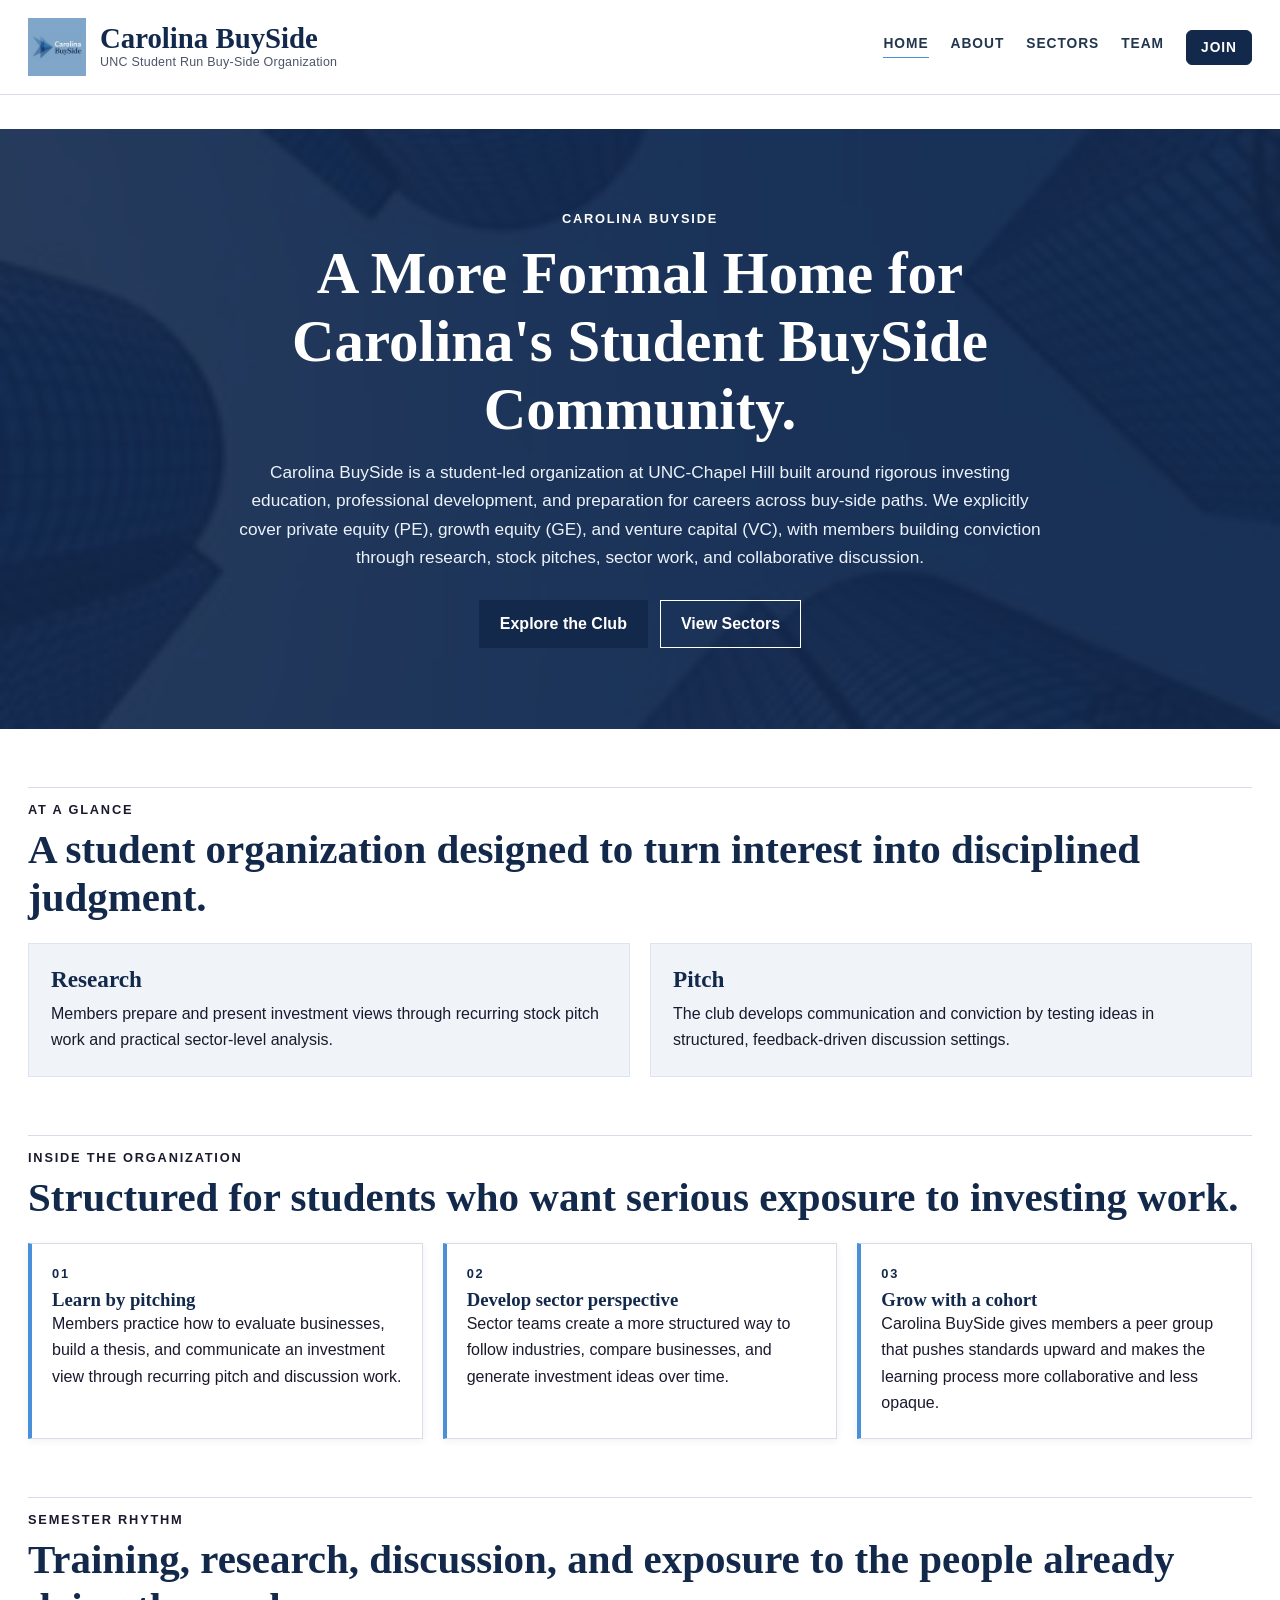
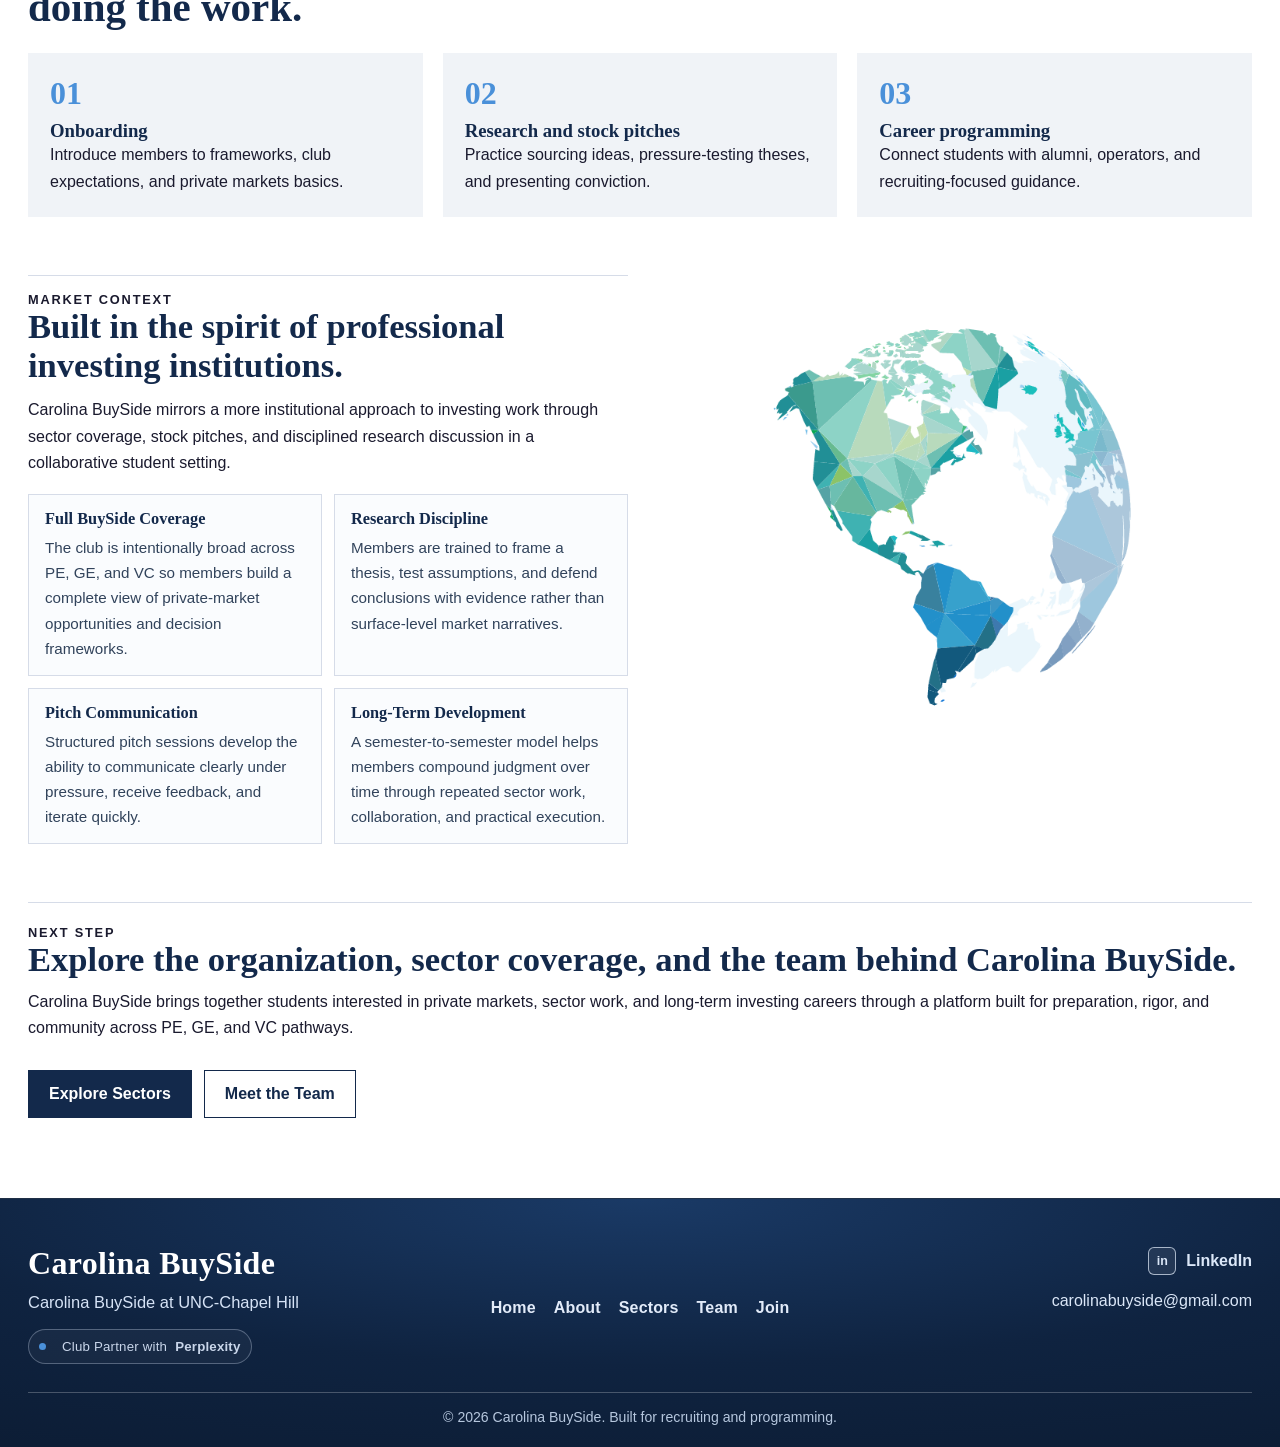
==== index.html @ ab361bd7 "Initial Carolina BuySide website" ====
<!DOCTYPE html>
<html lang="en">
  <head>
    <meta charset="UTF-8" />
    <meta name="viewport" content="width=device-width, initial-scale=1.0" />
    <title>Carolina BuySide | Home</title>
    <meta
      name="description"
      content="Carolina BuySide is a student organization at UNC focused on private equity, venture capital, investing judgment, and career preparation."
    />
    <style>
      :root {
        --navy: #13294b;
        --accent: #4a90d9;
        --slate: #f0f3f7;
        --white: #ffffff;
        --text: #1a1a2e;
        --muted: #4b5568;
        --line: #d6dce8;
      }

      * {
        box-sizing: border-box;
      }

      body {
        margin: 0;
        color: var(--text);
        font-family: "Helvetica Neue", Arial, sans-serif;
        background: var(--white);
      }

      h1,
      h2,
      h3 {
        margin: 0;
        font-family: Georgia, serif;
        color: var(--navy);
      }

      p {
        margin: 0;
        line-height: 1.65;
      }

      a {
        color: inherit;
        text-decoration: none;
      }

      .container {
        width: min(1440px, calc(100% - 56px));
        margin: 0 auto;
      }

      .site-header {
        border-bottom: 1px solid var(--line);
        background: var(--white);
        position: sticky;
        top: 0;
        z-index: 10;
      }

      .header-inner {
        min-height: 94px;
        display: flex;
        align-items: center;
        justify-content: space-between;
        gap: 24px;
      }

      .brand {
        display: flex;
        align-items: center;
        gap: 14px;
      }

      .brand img {
        width: 58px;
        height: 58px;
        object-fit: cover;
      }

      .brand-title {
        font-family: Georgia, serif;
        font-size: 1.8rem;
        line-height: 0.95;
        font-weight: 700;
        color: var(--navy);
      }

      .brand-subtitle {
        margin-top: 3px;
        font-size: 0.78rem;
        text-transform: none;
        letter-spacing: 0.02em;
        color: var(--muted);
      }

      .site-nav {
        display: flex;
        align-items: center;
        gap: 22px;
        font-size: 0.86rem;
        text-transform: uppercase;
        letter-spacing: 0.07em;
        font-weight: 700;
      }

      .site-nav a {
        padding-bottom: 6px;
        border-bottom: 1px solid transparent;
        color: #23364f;
      }

      .site-nav a:hover,
      .site-nav a.active {
        border-color: var(--accent);
      }

      .site-nav .join-cta {
        border: 1px solid var(--navy);
        background: var(--navy);
        color: var(--white);
        padding: 9px 14px;
        border-radius: 6px;
      }

      .site-nav .join-cta:hover,
      .site-nav .join-cta.active {
        border-color: var(--accent);
        background: var(--accent);
      }

      main {
        padding: 34px 0 0;
      }

      .hero {
        position: relative;
        min-height: 600px;
        display: grid;
        place-items: center;
        text-align: center;
        overflow: hidden;
      }

      .hero img {
        position: absolute;
        inset: 0;
        width: 100%;
        height: 100%;
        object-fit: cover;
      }

      .hero::after {
        content: "";
        position: absolute;
        inset: 0;
        background: rgba(19, 41, 75, 0.9);
      }

      .hero-content {
        position: relative;
        z-index: 1;
        max-width: 860px;
        padding: 20px;
        color: var(--white);
      }

      .eyebrow {
        font-size: 0.8rem;
        letter-spacing: 0.14em;
        text-transform: uppercase;
        font-weight: 700;
      }

      .hero h1 {
        color: var(--white);
        font-size: clamp(2.2rem, 4.6vw, 4rem);
        margin: 14px 0 14px;
      }

      .hero p {
        color: #ecf2fa;
        font-size: 1.08rem;
      }

      .btn-row {
        margin-top: 28px;
        display: flex;
        justify-content: center;
        gap: 12px;
        flex-wrap: wrap;
      }

      .btn {
        display: inline-flex;
        align-items: center;
        justify-content: center;
        min-height: 48px;
        padding: 0 20px;
        border: 1px solid transparent;
        font-weight: 700;
      }

      .btn-primary {
        background: var(--navy);
        color: var(--white);
        border-color: var(--navy);
      }

      .btn-outline-light {
        border-color: var(--white);
        color: var(--white);
      }

      .section {
        padding: 58px 0 0;
      }

      .section-head {
        border-top: 1px solid var(--line);
        padding-top: 14px;
        margin-bottom: 22px;
      }

      .section-head h2 {
        font-size: clamp(1.8rem, 3.2vw, 2.9rem);
        margin-top: 8px;
      }

      .cards-3 {
        display: grid;
        grid-template-columns: repeat(3, 1fr);
        gap: 20px;
      }

      .glance-grid {
        display: grid;
        grid-template-columns: repeat(2, 1fr);
        gap: 20px;
      }

      .glance-card {
        border: 1px solid #dce4ef;
        background: var(--slate);
        padding: 22px;
      }

      .glance-card .icon {
        font-size: 1.45rem;
        margin-bottom: 10px;
      }

      .glance-card h3 {
        font-size: 1.45rem;
        margin-bottom: 8px;
      }

      .inside-card {
        background: var(--white);
        border-left: 4px solid var(--accent);
        border-top: 1px solid var(--line);
        border-right: 1px solid var(--line);
        border-bottom: 1px solid var(--line);
        box-shadow: 0 2px 8px rgba(0, 0, 0, 0.06);
        padding: 22px 20px;
      }

      .inside-card .num {
        font-size: 0.8rem;
        letter-spacing: 0.14em;
        font-weight: 700;
        color: var(--navy);
        margin-bottom: 8px;
      }

      .rhythm-grid {
        display: grid;
        grid-template-columns: repeat(3, 1fr);
        gap: 20px;
      }

      .rhythm-card {
        background: var(--slate);
        padding: 22px;
        border: none;
      }

      .rhythm-card .num {
        font-family: Georgia, serif;
        font-size: 2rem;
        font-weight: 700;
        color: var(--accent);
        margin-bottom: 8px;
      }

      .two-col {
        display: grid;
        grid-template-columns: 1fr 1fr;
        gap: 24px;
        align-items: start;
      }

      .feature-copy {
        border-top: 1px solid var(--line);
        padding-top: 16px;
      }

      .feature-copy h2 {
        font-size: clamp(1.7rem, 2.7vw, 2.6rem);
        margin-bottom: 12px;
      }

      .market-points {
        margin-top: 18px;
        display: grid;
        grid-template-columns: repeat(2, minmax(0, 1fr));
        gap: 12px;
      }

      .market-point {
        border: 1px solid var(--line);
        background: #fafcfe;
        padding: 14px 16px;
      }

      .market-point h3 {
        font-size: 1.02rem;
        margin-bottom: 6px;
      }

      .market-point p {
        color: #31435b;
        font-size: 0.95rem;
      }

      .feature-media {
        display: flex;
        justify-content: center;
        padding-top: 34px;
      }

      .feature-media img {
        width: min(100%, 420px);
      }

      .cta-band {
        border-top: 1px solid var(--line);
        padding-top: 22px;
      }

      .cta-band h2 {
        font-size: clamp(1.7rem, 2.7vw, 2.4rem);
        margin-bottom: 10px;
      }

      .site-footer {
        margin-top: 80px;
        background: radial-gradient(120% 140% at 50% 0%, #1a3a66 0%, #0f2340 48%, #0b1a30 100%);
        color: var(--white);
        border-top: 1px solid rgba(255, 255, 255, 0.08);
      }

      .footer-top {
        padding: 46px 0 28px;
        display: grid;
        grid-template-columns: 1fr auto 1fr;
        gap: 36px;
        align-items: start;
      }

      .footer-top h3 {
        color: var(--white);
        font-size: 2rem;
        margin-bottom: 8px;
        letter-spacing: 0.01em;
      }

      .footer-tag {
        color: #d6e3f6;
        max-width: 34ch;
        line-height: 1.5;
        font-size: 1.03rem;
      }

      .footer-brand {
        max-width: 430px;
      }

      .footer-links {
        display: grid;
        gap: 12px;
        align-content: start;
      }

      .footer-links a {
        color: #dbe7f8;
        padding: 2px 0;
        border-bottom: 1px solid transparent;
        width: fit-content;
        transition: color 0.2s ease, border-color 0.2s ease;
      }

      .footer-links a:hover {
        color: var(--white);
        border-color: rgba(219, 231, 248, 0.65);
      }

      .footer-nav {
        display: flex;
        justify-content: center;
        align-items: center;
        gap: 18px;
        flex-wrap: wrap;
        align-self: center;
        margin-top: 6px;
        justify-self: center;
        min-width: max-content;
      }

      .footer-nav a {
        font-weight: 600;
        font-size: 1rem;
        letter-spacing: 0.01em;
        color: #e2ebf9;
        border: none;
        padding: 4px 0;
        position: relative;
      }

      .footer-nav a:hover {
        color: var(--white);
      }

      .footer-nav a::after {
        content: "";
        position: absolute;
        left: 0;
        bottom: -2px;
        width: 100%;
        height: 1px;
        background: rgba(226, 235, 249, 0.6);
        transform: scaleX(0);
        transform-origin: left;
        transition: transform 0.2s ease;
      }

      .footer-nav a:hover::after {
        transform: scaleX(1);
      }

      .footer-contact {
        justify-items: end;
      }

      .linkedin-link {
        display: inline-flex;
        align-items: center;
        gap: 10px;
        color: #e2ebf9;
        font-weight: 700;
      }

      .linkedin-icon {
        width: 28px;
        height: 28px;
        border: 1px solid rgba(226, 235, 249, 0.7);
        border-radius: 6px;
        background: rgba(255, 255, 255, 0.08);
        display: inline-flex;
        align-items: center;
        justify-content: center;
        font-size: 0.78rem;
        font-weight: 700;
      }

      .footer-bottom {
        border-top: 1px solid rgba(255, 255, 255, 0.24);
        padding: 16px 0 22px;
        font-size: 0.88rem;
        color: #b6c7de;
        text-align: center;
      }

      .footer-subtag {
        margin-top: 14px;
        color: #c9d6ea;
        font-size: 0.83rem;
        letter-spacing: 0.015em;
        display: inline-flex;
        align-items: center;
        gap: 8px;
        padding: 6px 10px;
        border: 1px solid rgba(201, 214, 234, 0.34);
        border-radius: 999px;
        background: rgba(255, 255, 255, 0.04);
      }

      .footer-subtag::before {
        content: "";
        display: inline-block;
        width: 7px;
        height: 7px;
        margin-right: 8px;
        border-radius: 50%;
        background: var(--accent);
      }

      @media (max-width: 768px) {
        .container {
          width: min(100%, calc(100% - 24px));
        }

        .header-inner {
          min-height: auto;
          padding: 12px 0;
          flex-direction: column;
          align-items: flex-start;
        }

        .site-nav {
          flex-wrap: wrap;
          gap: 14px;
        }

        .cards-3,
        .market-points,
        .rhythm-grid,
        .two-col,
        .footer-top {
          grid-template-columns: 1fr;
        }

        .footer-top {
          text-align: center;
          gap: 22px;
        }

        .footer-brand {
          margin: 0 auto;
        }

        .footer-nav {
          justify-content: center;
        }

        .footer-contact {
          justify-items: center;
        }

        .hero {
          min-height: 520px;
        }
      }
    </style>
  </head>
  <body>
    <header class="site-header">
      <div class="container header-inner">
        <a class="brand" href="index.html" aria-label="Carolina BuySide home">
          <img src="assets/carolina-buyside-logo-final.png" alt="Carolina BuySide logo" />
          <div>
            <div class="brand-title">Carolina BuySide</div>
            <div class="brand-subtitle">UNC Student Run Buy-Side Organization</div>
          </div>
        </a>
        <nav class="site-nav" aria-label="Primary">
          <a class="active" href="index.html">Home</a>
          <a href="about.html">About</a>
          <a href="sectors.html">Sectors</a>
          <a href="team.html">Team</a>
          <a class="join-cta" href="join.html">Join</a>
        </nav>
      </div>
    </header>

    <main>
      <section class="hero">
        <!-- Replace with real asset: Carolina campus or finance background -->
        <img
          src="assets/photos/home-hero-cover.jpeg"
          alt="Carolina campus or finance background"
        />
        <div class="hero-content container">
          <div class="eyebrow">CAROLINA BUYSIDE</div>
          <h1>A More Formal Home for Carolina's Student BuySide Community.</h1>
          <p>
            Carolina BuySide is a student-led organization at UNC-Chapel Hill built around rigorous
            investing education, professional development, and preparation for careers across
            buy-side paths. We explicitly cover private equity (PE), growth equity (GE), and venture
            capital (VC), with members building conviction through research, stock pitches, sector
            work, and collaborative discussion.
          </p>
          <div class="btn-row">
            <a class="btn btn-primary" href="about.html">Explore the Club</a>
            <a class="btn btn-outline-light" href="sectors.html">View Sectors</a>
          </div>
        </div>
      </section>

      <section class="section">
        <div class="container">
          <div class="section-head">
            <div class="eyebrow">At A Glance</div>
            <h2>A student organization designed to turn interest into disciplined judgment.</h2>
          </div>
          <div class="glance-grid">
            <article class="glance-card">
              <h3>Research</h3>
              <p>
                Members prepare and present investment views through recurring stock pitch work and
                practical sector-level analysis.
              </p>
            </article>
            <article class="glance-card">
              <h3>Pitch</h3>
              <p>
                The club develops communication and conviction by testing ideas in structured,
                feedback-driven discussion settings.
              </p>
            </article>
          </div>
        </div>
      </section>

      <section class="section">
        <div class="container">
          <div class="section-head">
            <div class="eyebrow">Inside The Organization</div>
            <h2>Structured for students who want serious exposure to investing work.</h2>
          </div>
          <div class="cards-3">
            <article class="inside-card">
              <div class="num">01</div>
              <h3>Learn by pitching</h3>
              <p>
                Members practice how to evaluate businesses, build a thesis, and communicate an
                investment view through recurring pitch and discussion work.
              </p>
            </article>
            <article class="inside-card">
              <div class="num">02</div>
              <h3>Develop sector perspective</h3>
              <p>
                Sector teams create a more structured way to follow industries, compare businesses,
                and generate investment ideas over time.
              </p>
            </article>
            <article class="inside-card">
              <div class="num">03</div>
              <h3>Grow with a cohort</h3>
              <p>
                Carolina BuySide gives members a peer group that pushes standards upward and makes
                the learning process more collaborative and less opaque.
              </p>
            </article>
          </div>
        </div>
      </section>

      <section class="section">
        <div class="container">
          <div class="section-head">
            <div class="eyebrow">Semester Rhythm</div>
            <h2>Training, research, discussion, and exposure to the people already doing the work.</h2>
          </div>
          <div class="rhythm-grid">
            <article class="rhythm-card">
              <div class="num">01</div>
              <h3>Onboarding</h3>
              <p>Introduce members to frameworks, club expectations, and private markets basics.</p>
            </article>
            <article class="rhythm-card">
              <div class="num">02</div>
              <h3>Research and stock pitches</h3>
              <p>Practice sourcing ideas, pressure-testing theses, and presenting conviction.</p>
            </article>
            <article class="rhythm-card">
              <div class="num">03</div>
              <h3>Career programming</h3>
              <p>Connect students with alumni, operators, and recruiting-focused guidance.</p>
            </article>
          </div>
        </div>
      </section>

      <section class="section">
        <div class="container two-col">
          <div class="feature-copy">
            <div class="eyebrow">Market Context</div>
            <h2>Built in the spirit of professional investing institutions.</h2>
            <p>
              Carolina BuySide mirrors a more institutional approach to investing work through sector
              coverage, stock pitches, and disciplined research discussion in a collaborative student
              setting.
            </p>
            <div class="market-points">
              <article class="market-point">
                <h3>Full BuySide Coverage</h3>
                <p>
                  The club is intentionally broad across PE, GE, and VC so members build a complete
                  view of private-market opportunities and decision frameworks.
                </p>
              </article>
              <article class="market-point">
                <h3>Research Discipline</h3>
                <p>
                  Members are trained to frame a thesis, test assumptions, and defend conclusions
                  with evidence rather than surface-level market narratives.
                </p>
              </article>
              <article class="market-point">
                <h3>Pitch Communication</h3>
                <p>
                  Structured pitch sessions develop the ability to communicate clearly under
                  pressure, receive feedback, and iterate quickly.
                </p>
              </article>
              <article class="market-point">
                <h3>Long-Term Development</h3>
                <p>
                  A semester-to-semester model helps members compound judgment over time through
                  repeated sector work, collaboration, and practical execution.
                </p>
              </article>
            </div>
          </div>
          <div class="feature-media">
            <!-- Replace with real asset: finance/campus photo -->
            <img
              src="assets/photos/home-market-globe.webp"
              alt="Market Context"
            />
            <!-- Replace with real finance/campus photo -->
          </div>
        </div>
      </section>

      <section class="section">
        <div class="container cta-band">
          <div class="eyebrow">Next Step</div>
          <h2>Explore the organization, sector coverage, and the team behind Carolina BuySide.</h2>
          <p>
            Carolina BuySide brings together students interested in private markets, sector work, and
            long-term investing careers through a platform built for preparation, rigor, and
            community across PE, GE, and VC pathways.
          </p>
          <div class="btn-row" style="justify-content:flex-start;">
            <a class="btn btn-primary" href="sectors.html">Explore Sectors</a>
            <a class="btn" style="border:1px solid var(--navy); color:var(--navy);" href="team.html">Meet the Team</a>
          </div>
        </div>
      </section>
    </main>

    <footer class="site-footer">
      <div class="container footer-top">
        <div class="footer-brand">
          <h3>Carolina BuySide</h3>
          <p class="footer-tag">Carolina BuySide at UNC-Chapel Hill</p>
          <p class="footer-subtag">Club Partner with <a href="https://www.perplexity.ai/" target="_blank" rel="noreferrer"><strong>Perplexity</strong></a></p>
        </div>
        <div class="footer-links footer-nav">
          <a href="index.html">Home</a>
          <a href="about.html">About</a>
          <a href="sectors.html">Sectors</a>
          <a href="team.html">Team</a>
          <a href="join.html">Join</a>
        </div>
        <div class="footer-links footer-contact">
          <a
            class="linkedin-link"
            href="https://www.linkedin.com/company/carolinabuyside/"
            target="_blank"
            rel="noreferrer"
          >
            <span class="linkedin-icon">in</span>
            LinkedIn
          </a>
          <a href="mailto:carolinabuyside@gmail.com">carolinabuyside@gmail.com</a>
        </div>
      </div>
      <div class="container footer-bottom">
        <div>© 2026 Carolina BuySide. Built for recruiting and programming.</div>
      </div>
    </footer>
  </body>
</html>
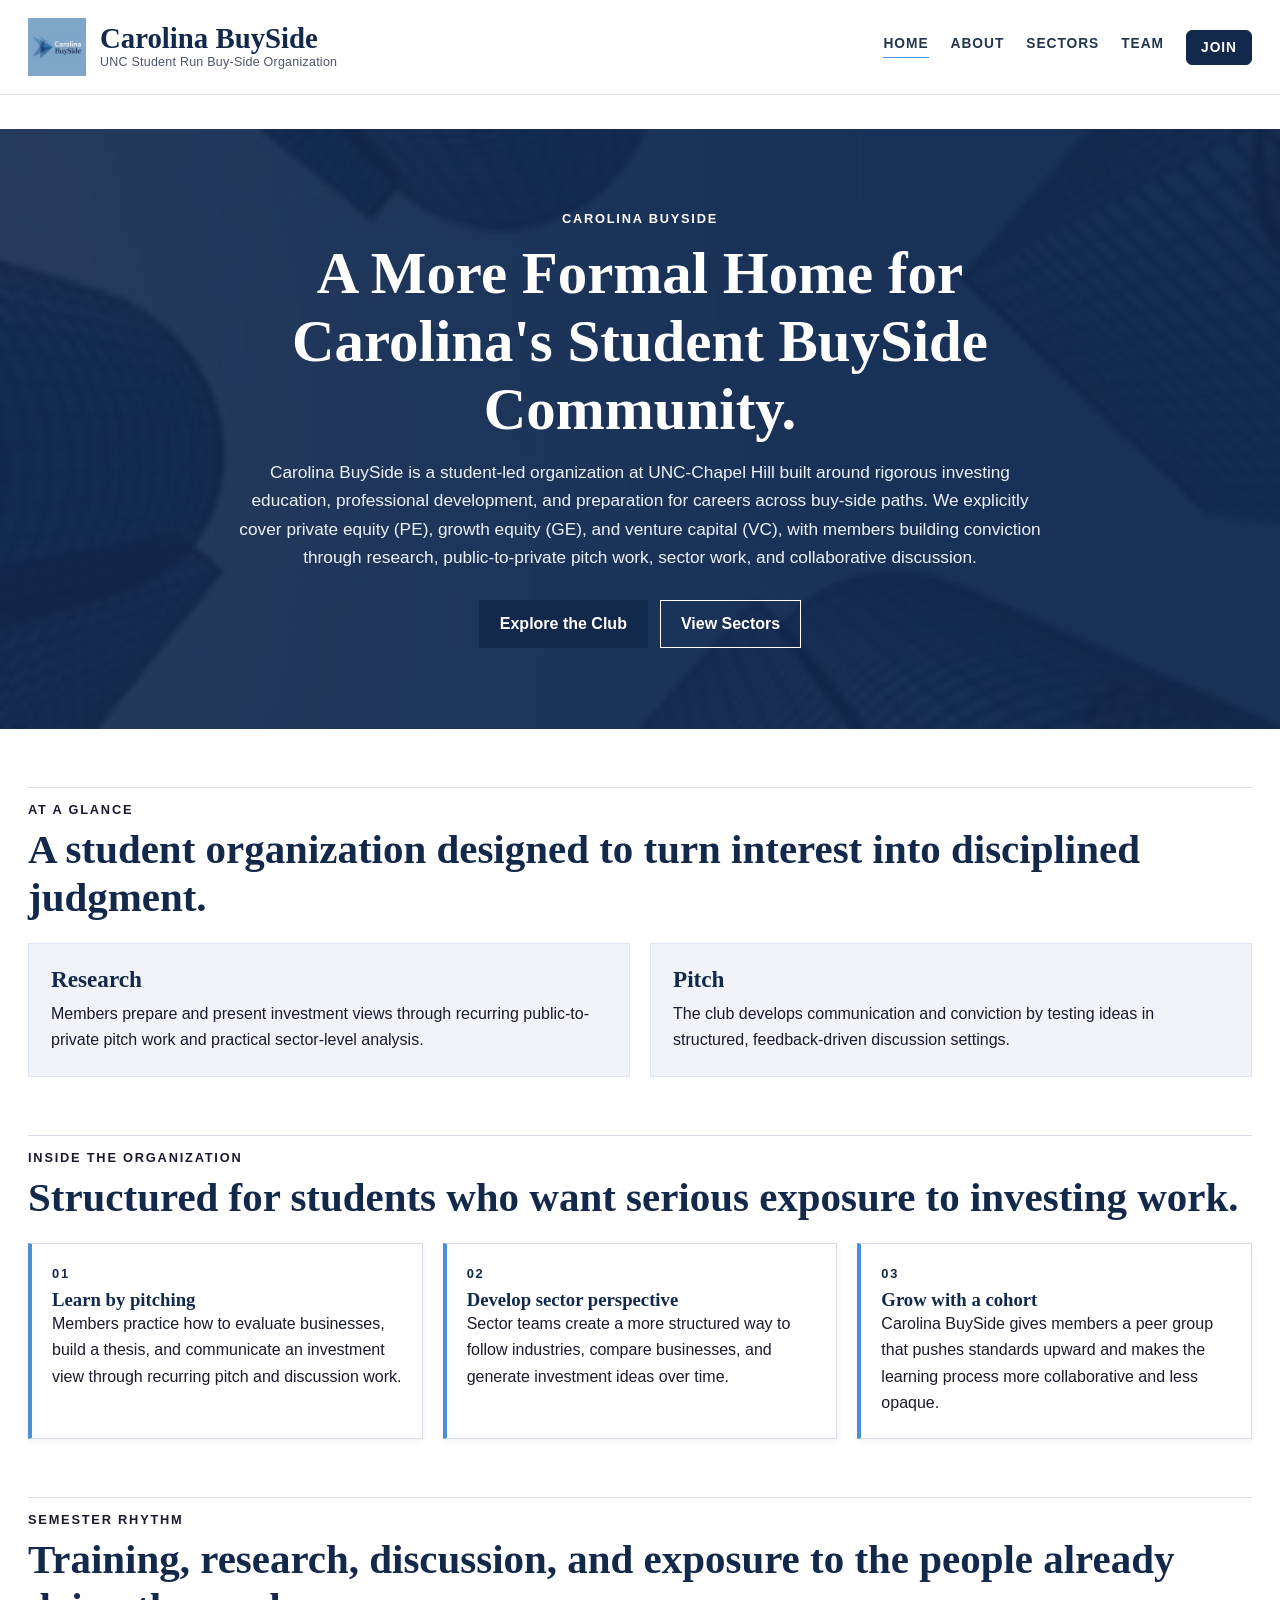
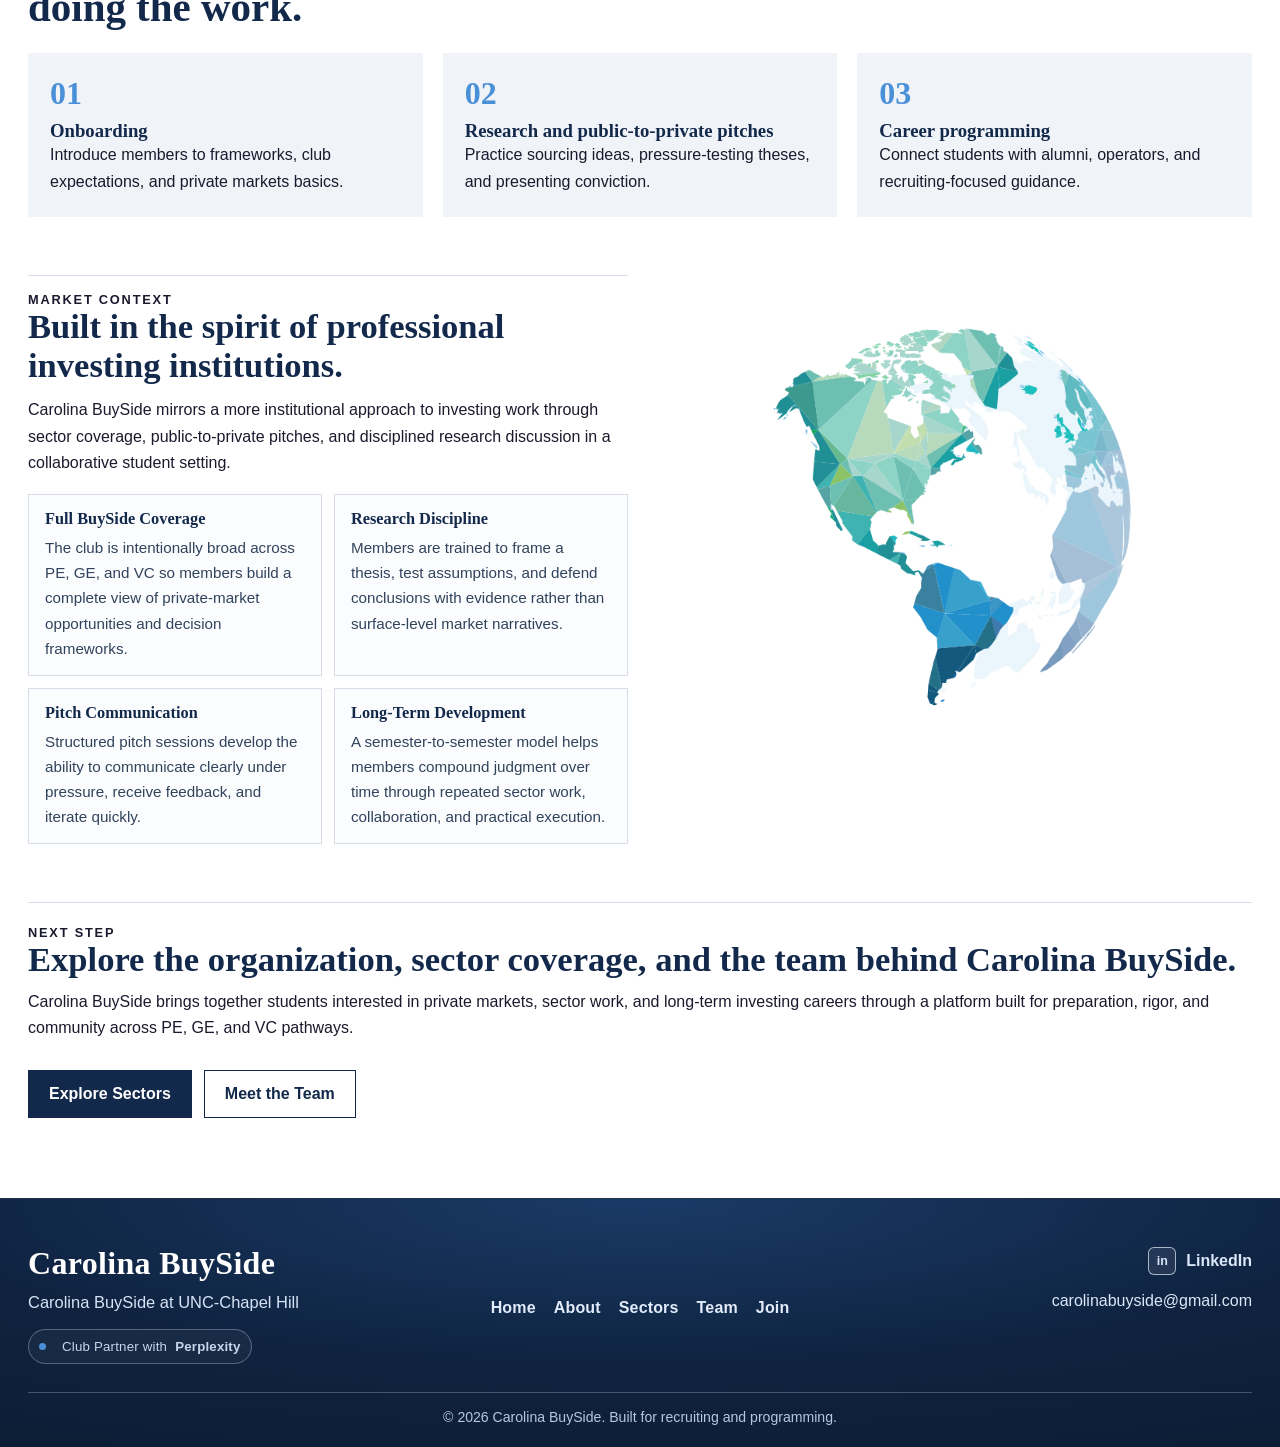
==== commit 55cee7c6: "Update pitch language to public-to-private focus" ====
--- a/index.html
+++ b/index.html
@@ -590,7 +590,7 @@
             Carolina BuySide is a student-led organization at UNC-Chapel Hill built around rigorous
             investing education, professional development, and preparation for careers across
             buy-side paths. We explicitly cover private equity (PE), growth equity (GE), and venture
-            capital (VC), with members building conviction through research, stock pitches, sector
+            capital (VC), with members building conviction through research, public-to-private pitch work, sector
             work, and collaborative discussion.
           </p>
           <div class="btn-row">
@@ -610,7 +610,7 @@
             <article class="glance-card">
               <h3>Research</h3>
               <p>
-                Members prepare and present investment views through recurring stock pitch work and
+                Members prepare and present investment views through recurring public-to-private pitch work and
                 practical sector-level analysis.
               </p>
             </article>
@@ -674,7 +674,7 @@
             </article>
             <article class="rhythm-card">
               <div class="num">02</div>
-              <h3>Research and stock pitches</h3>
+              <h3>Research and public-to-private pitches</h3>
               <p>Practice sourcing ideas, pressure-testing theses, and presenting conviction.</p>
             </article>
             <article class="rhythm-card">
@@ -693,7 +693,7 @@
             <h2>Built in the spirit of professional investing institutions.</h2>
             <p>
               Carolina BuySide mirrors a more institutional approach to investing work through sector
-              coverage, stock pitches, and disciplined research discussion in a collaborative student
+              coverage, public-to-private pitches, and disciplined research discussion in a collaborative student
               setting.
             </p>
             <div class="market-points">
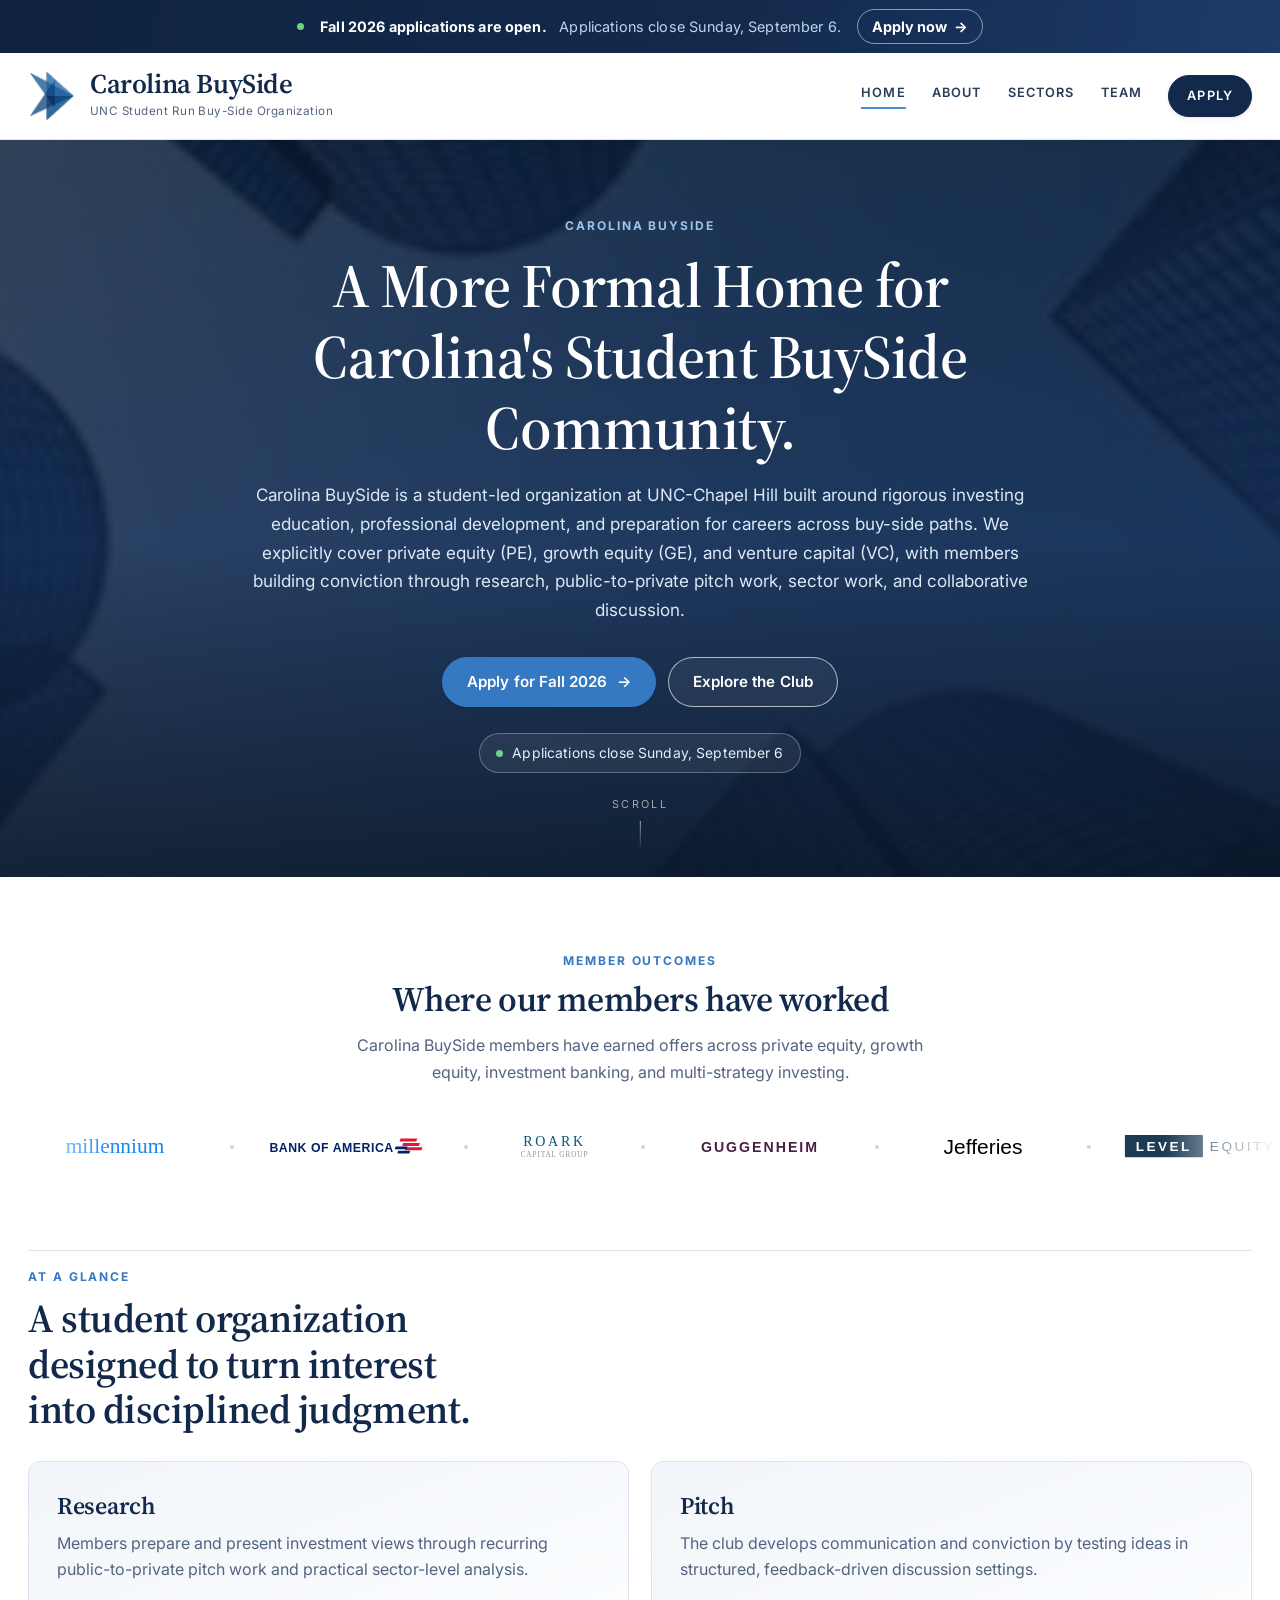
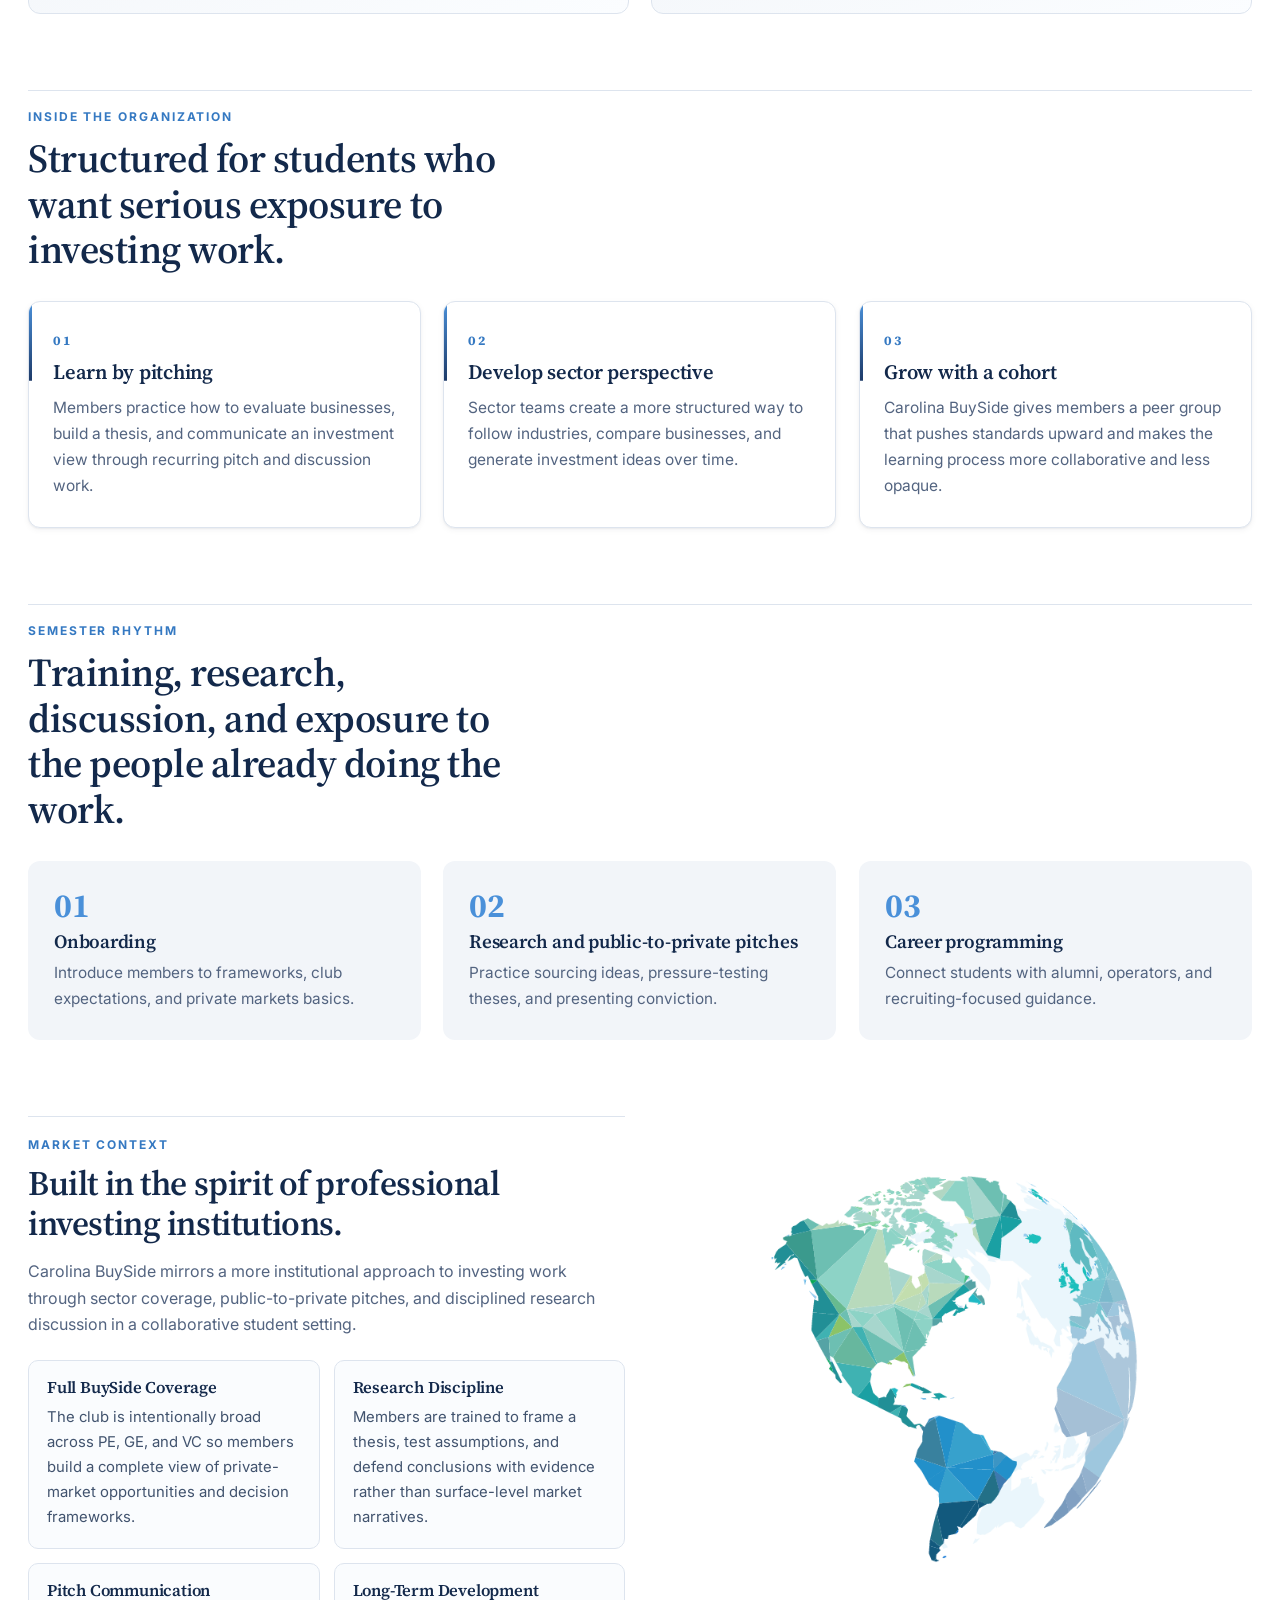
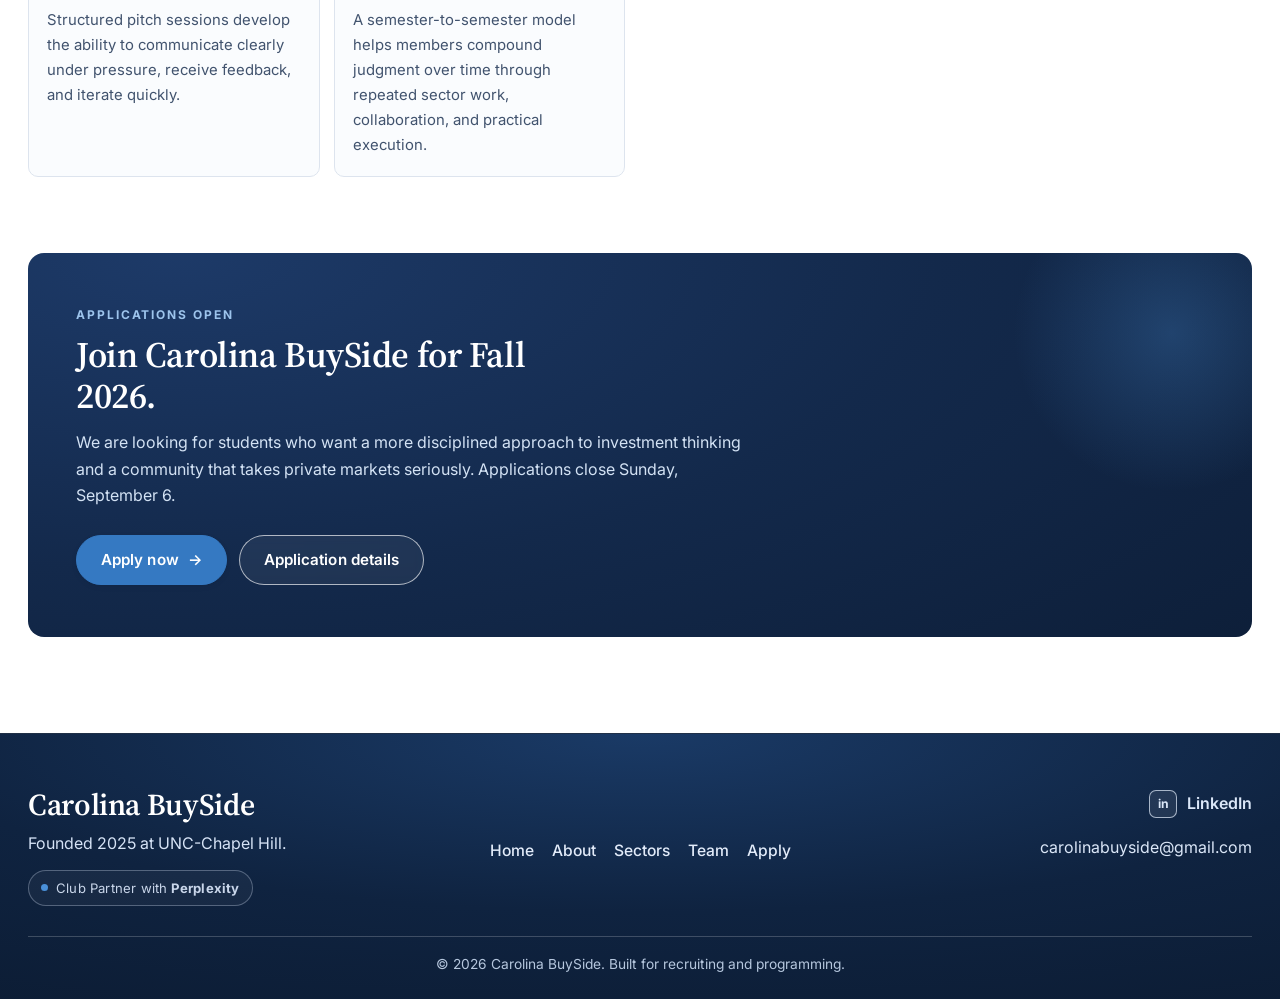
==== commit 0675eb14: "Open Fall 2026 applications and rebuild the site Recruiting is live and closes Sunday, September 6, " ====
--- a/index.html
+++ b/index.html
@@ -6,139 +6,37 @@
     <title>Carolina BuySide | Home</title>
     <meta
       name="description"
-      content="Carolina BuySide is a student organization at UNC focused on private equity, venture capital, investing judgment, and career preparation."
+      content="Carolina BuySide is a student-run organization at UNC-Chapel Hill focused on private markets, buy-side investing, sector research, and career preparation. Fall 2026 applications close September 6."
     />
+
+    <!-- Open Graph / link previews (LinkedIn, iMessage, Slack) -->
+    <meta property="og:title" content="Carolina BuySide | UNC Student Run Buy-Side Organization" />
+    <meta
+      property="og:description"
+      content="Applications for Fall 2026 are open and close Sunday, September 6."
+    />
+    <meta property="og:type" content="website" />
+    <meta property="og:url" content="https://carolinabuyside.github.io/carolina-buyside-website/" />
+    <meta
+      property="og:image"
+      content="https://carolinabuyside.github.io/carolina-buyside-website/assets/carolina-buyside-logo-final.png"
+    />
+    <meta name="twitter:card" content="summary_large_image" />
+
+    <link rel="icon" href="assets/carolina-buyside-mark.png" />
+    <link rel="preconnect" href="https://fonts.googleapis.com" />
+    <link rel="preconnect" href="https://fonts.gstatic.com" crossorigin />
+    <link
+      href="https://fonts.googleapis.com/css2?family=Inter:wght@400;500;600;700&family=Source+Serif+4:opsz,wght@8..60,400;8..60,600;8..60,700&display=swap"
+      rel="stylesheet"
+    />
+    <link rel="stylesheet" href="assets/site.css?v=20260826t" />
+
     <style>
-      :root {
-        --navy: #13294b;
-        --accent: #4a90d9;
-        --slate: #f0f3f7;
-        --white: #ffffff;
-        --text: #1a1a2e;
-        --muted: #4b5568;
-        --line: #d6dce8;
-      }
-
-      * {
-        box-sizing: border-box;
-      }
-
-      body {
-        margin: 0;
-        color: var(--text);
-        font-family: "Helvetica Neue", Arial, sans-serif;
-        background: var(--white);
-      }
-
-      h1,
-      h2,
-      h3 {
-        margin: 0;
-        font-family: Georgia, serif;
-        color: var(--navy);
-      }
-
-      p {
-        margin: 0;
-        line-height: 1.65;
-      }
-
-      a {
-        color: inherit;
-        text-decoration: none;
-      }
-
-      .container {
-        width: min(1440px, calc(100% - 56px));
-        margin: 0 auto;
-      }
-
-      .site-header {
-        border-bottom: 1px solid var(--line);
-        background: var(--white);
-        position: sticky;
-        top: 0;
-        z-index: 10;
-      }
-
-      .header-inner {
-        min-height: 94px;
-        display: flex;
-        align-items: center;
-        justify-content: space-between;
-        gap: 24px;
-      }
-
-      .brand {
-        display: flex;
-        align-items: center;
-        gap: 14px;
-      }
-
-      .brand img {
-        width: 58px;
-        height: 58px;
-        object-fit: cover;
-      }
-
-      .brand-title {
-        font-family: Georgia, serif;
-        font-size: 1.8rem;
-        line-height: 0.95;
-        font-weight: 700;
-        color: var(--navy);
-      }
-
-      .brand-subtitle {
-        margin-top: 3px;
-        font-size: 0.78rem;
-        text-transform: none;
-        letter-spacing: 0.02em;
-        color: var(--muted);
-      }
-
-      .site-nav {
-        display: flex;
-        align-items: center;
-        gap: 22px;
-        font-size: 0.86rem;
-        text-transform: uppercase;
-        letter-spacing: 0.07em;
-        font-weight: 700;
-      }
-
-      .site-nav a {
-        padding-bottom: 6px;
-        border-bottom: 1px solid transparent;
-        color: #23364f;
-      }
-
-      .site-nav a:hover,
-      .site-nav a.active {
-        border-color: var(--accent);
-      }
-
-      .site-nav .join-cta {
-        border: 1px solid var(--navy);
-        background: var(--navy);
-        color: var(--white);
-        padding: 9px 14px;
-        border-radius: 6px;
-      }
-
-      .site-nav .join-cta:hover,
-      .site-nav .join-cta.active {
-        border-color: var(--accent);
-        background: var(--accent);
-      }
-
-      main {
-        padding: 34px 0 0;
-      }
-
+      /* ---------------------------------------------------- home hero -- */
       .hero {
         position: relative;
-        min-height: 600px;
+        min-height: 640px;
         display: grid;
         place-items: center;
         text-align: center;
@@ -151,470 +49,438 @@
         width: 100%;
         height: 100%;
         object-fit: cover;
+        transform: scale(1.04);
       }
 
       .hero::after {
         content: "";
         position: absolute;
         inset: 0;
-        background: rgba(19, 41, 75, 0.9);
+        background:
+          linear-gradient(180deg, rgba(10, 23, 41, 0.78) 0%, rgba(19, 41, 75, 0.86) 55%, rgba(10, 23, 41, 0.94) 100%);
       }
 
       .hero-content {
         position: relative;
         z-index: 1;
-        max-width: 860px;
-        padding: 20px;
+        max-width: 900px;
+        /* Extra bottom padding keeps the deadline pill clear of the scroll hint */
+        padding: 76px 20px 104px;
         color: var(--white);
       }
 
-      .eyebrow {
-        font-size: 0.8rem;
-        letter-spacing: 0.14em;
-        text-transform: uppercase;
-        font-weight: 700;
+      .hero .eyebrow {
+        color: #9dc4ec;
       }
 
       .hero h1 {
         color: var(--white);
-        font-size: clamp(2.2rem, 4.6vw, 4rem);
-        margin: 14px 0 14px;
+        font-size: clamp(2.2rem, 4.8vw, 4rem);
+        margin: 16px 0 18px;
+        max-width: none;
       }
 
       .hero p {
-        color: #ecf2fa;
-        font-size: 1.08rem;
-      }
-
-      .btn-row {
-        margin-top: 28px;
-        display: flex;
+        color: #dce8f6;
+        font-size: 1.07rem;
+        max-width: 72ch;
+        margin: 0 auto;
+      }
+
+      .hero .btn-row {
         justify-content: center;
-        gap: 12px;
-        flex-wrap: wrap;
-      }
-
-      .btn {
+        margin-top: 32px;
+      }
+
+      .hero-deadline {
         display: inline-flex;
         align-items: center;
-        justify-content: center;
-        min-height: 48px;
-        padding: 0 20px;
-        border: 1px solid transparent;
-        font-weight: 700;
-      }
-
-      .btn-primary {
-        background: var(--navy);
-        color: var(--white);
-        border-color: var(--navy);
-      }
-
-      .btn-outline-light {
-        border-color: var(--white);
-        color: var(--white);
-      }
-
-      .section {
-        padding: 58px 0 0;
-      }
-
-      .section-head {
-        border-top: 1px solid var(--line);
-        padding-top: 14px;
-        margin-bottom: 22px;
-      }
-
-      .section-head h2 {
-        font-size: clamp(1.8rem, 3.2vw, 2.9rem);
-        margin-top: 8px;
-      }
-
-      .cards-3 {
-        display: grid;
-        grid-template-columns: repeat(3, 1fr);
-        gap: 20px;
-      }
-
+        gap: 9px;
+        margin-top: 26px;
+        padding: 8px 16px;
+        border: 1px solid rgba(255, 255, 255, 0.28);
+        border-radius: 999px;
+        background: rgba(255, 255, 255, 0.07);
+        font-size: 0.87rem;
+        color: #e5eefa;
+        letter-spacing: 0.01em;
+      }
+
+      .hero-deadline::before {
+        content: "";
+        width: 7px;
+        height: 7px;
+        border-radius: 50%;
+        background: #6fd18a;
+        flex: none;
+      }
+
+      .scroll-hint {
+        position: absolute;
+        left: 50%;
+        bottom: 26px;
+        transform: translateX(-50%);
+        z-index: 1;
+        font-size: 0.68rem;
+        letter-spacing: 0.22em;
+        text-transform: uppercase;
+        color: rgba(255, 255, 255, 0.6);
+        display: flex;
+        flex-direction: column;
+        align-items: center;
+        gap: 8px;
+      }
+
+      .scroll-hint::after {
+        content: "";
+        width: 1px;
+        height: 30px;
+        background: linear-gradient(rgba(255, 255, 255, 0.6), rgba(255, 255, 255, 0));
+        animation: hint 2.2s ease-in-out infinite;
+      }
+
+      @keyframes hint {
+        0%, 100% { opacity: 0.3; transform: scaleY(0.7); transform-origin: top; }
+        50% { opacity: 1; transform: scaleY(1); transform-origin: top; }
+      }
+
+      /* ------------------------------------------------------- at a glance -- */
       .glance-grid {
         display: grid;
         grid-template-columns: repeat(2, 1fr);
-        gap: 20px;
+        gap: 22px;
       }
 
       .glance-card {
-        border: 1px solid #dce4ef;
-        background: var(--slate);
-        padding: 22px;
-      }
-
-      .glance-card .icon {
-        font-size: 1.45rem;
+        border: 1px solid var(--line);
+        border-radius: 12px;
+        background: linear-gradient(160deg, var(--slate) 0%, #fbfdff 100%);
+        padding: 30px 28px;
+        transition: transform 0.28s var(--ease), box-shadow 0.28s var(--ease);
+      }
+
+      .glance-card:hover {
+        transform: translateY(-4px);
+        box-shadow: var(--shadow-md);
+      }
+
+      .glance-card h3 {
+        font-size: 1.5rem;
         margin-bottom: 10px;
       }
 
-      .glance-card h3 {
-        font-size: 1.45rem;
-        margin-bottom: 8px;
-      }
-
+      .glance-card p {
+        color: var(--muted);
+      }
+
+      /* --------------------------------------------- inside the organization -- */
       .inside-card {
+        position: relative;
         background: var(--white);
-        border-left: 4px solid var(--accent);
-        border-top: 1px solid var(--line);
-        border-right: 1px solid var(--line);
-        border-bottom: 1px solid var(--line);
-        box-shadow: 0 2px 8px rgba(0, 0, 0, 0.06);
-        padding: 22px 20px;
+        border: 1px solid var(--line);
+        border-radius: 12px;
+        box-shadow: var(--shadow-sm);
+        padding: 28px 24px;
+        overflow: hidden;
+        transition: transform 0.28s var(--ease), box-shadow 0.28s var(--ease);
+      }
+
+      .inside-card::before {
+        content: "";
+        position: absolute;
+        left: 0;
+        top: 0;
+        bottom: 0;
+        width: 3px;
+        background: linear-gradient(var(--accent), var(--navy-600));
+        transform: scaleY(0.35);
+        transform-origin: top;
+        transition: transform 0.35s var(--ease);
+      }
+
+      .inside-card:hover {
+        transform: translateY(-4px);
+        box-shadow: var(--shadow-md);
+      }
+
+      .inside-card:hover::before {
+        transform: scaleY(1);
       }
 
       .inside-card .num {
-        font-size: 0.8rem;
-        letter-spacing: 0.14em;
+        font-family: var(--font-serif);
+        font-size: 0.82rem;
+        letter-spacing: 0.16em;
         font-weight: 700;
-        color: var(--navy);
-        margin-bottom: 8px;
-      }
-
+        color: var(--accent-600);
+        margin-bottom: 10px;
+      }
+
+      .inside-card h3 {
+        font-size: 1.28rem;
+        margin-bottom: 10px;
+      }
+
+      .inside-card p {
+        color: var(--muted);
+        font-size: 0.97rem;
+      }
+
+      /* ---------------------------------------------------- semester rhythm -- */
       .rhythm-grid {
         display: grid;
         grid-template-columns: repeat(3, 1fr);
-        gap: 20px;
+        gap: 22px;
       }
 
       .rhythm-card {
+        position: relative;
         background: var(--slate);
-        padding: 22px;
-        border: none;
+        border-radius: 12px;
+        padding: 28px 26px;
+        transition: background 0.28s var(--ease), transform 0.28s var(--ease);
+      }
+
+      .rhythm-card:hover {
+        background: var(--accent-soft);
+        transform: translateY(-3px);
       }
 
       .rhythm-card .num {
-        font-family: Georgia, serif;
-        font-size: 2rem;
+        font-family: var(--font-serif);
+        font-size: 2.1rem;
         font-weight: 700;
         color: var(--accent);
         margin-bottom: 8px;
-      }
-
-      .two-col {
-        display: grid;
-        grid-template-columns: 1fr 1fr;
-        gap: 24px;
-        align-items: start;
-      }
-
+        line-height: 1;
+      }
+
+      .rhythm-card h3 {
+        font-size: 1.18rem;
+        margin-bottom: 8px;
+      }
+
+      .rhythm-card p {
+        color: var(--muted);
+        font-size: 0.96rem;
+      }
+
+      /* ------------------------------------------------------ market context -- */
       .feature-copy {
         border-top: 1px solid var(--line);
-        padding-top: 16px;
+        padding-top: 18px;
       }
 
       .feature-copy h2 {
-        font-size: clamp(1.7rem, 2.7vw, 2.6rem);
-        margin-bottom: 12px;
+        font-size: clamp(1.7rem, 2.7vw, 2.5rem);
+        margin-top: 10px;
+        margin-bottom: 14px;
+      }
+
+      .feature-copy > p {
+        color: var(--muted);
       }
 
       .market-points {
-        margin-top: 18px;
+        margin-top: 22px;
         display: grid;
         grid-template-columns: repeat(2, minmax(0, 1fr));
-        gap: 12px;
+        gap: 14px;
       }
 
       .market-point {
         border: 1px solid var(--line);
+        border-radius: 10px;
         background: #fafcfe;
-        padding: 14px 16px;
+        padding: 18px 18px;
+        transition: border-color 0.25s var(--ease), background 0.25s var(--ease);
+      }
+
+      .market-point:hover {
+        border-color: var(--accent);
+        background: var(--white);
       }
 
       .market-point h3 {
-        font-size: 1.02rem;
-        margin-bottom: 6px;
+        font-size: 1.03rem;
+        margin-bottom: 7px;
       }
 
       .market-point p {
-        color: #31435b;
-        font-size: 0.95rem;
+        color: #41536e;
+        font-size: 0.93rem;
       }
 
       .feature-media {
         display: flex;
         justify-content: center;
-        padding-top: 34px;
+        padding-top: 40px;
       }
 
       .feature-media img {
-        width: min(100%, 420px);
-      }
-
-      .cta-band {
-        border-top: 1px solid var(--line);
-        padding-top: 22px;
-      }
-
-      .cta-band h2 {
-        font-size: clamp(1.7rem, 2.7vw, 2.4rem);
-        margin-bottom: 10px;
-      }
-
-      .site-footer {
-        margin-top: 80px;
-        background: radial-gradient(120% 140% at 50% 0%, #1a3a66 0%, #0f2340 48%, #0b1a30 100%);
-        color: var(--white);
-        border-top: 1px solid rgba(255, 255, 255, 0.08);
-      }
-
-      .footer-top {
-        padding: 46px 0 28px;
-        display: grid;
-        grid-template-columns: 1fr auto 1fr;
-        gap: 36px;
-        align-items: start;
-      }
-
-      .footer-top h3 {
-        color: var(--white);
-        font-size: 2rem;
-        margin-bottom: 8px;
-        letter-spacing: 0.01em;
-      }
-
-      .footer-tag {
-        color: #d6e3f6;
-        max-width: 34ch;
-        line-height: 1.5;
-        font-size: 1.03rem;
-      }
-
-      .footer-brand {
-        max-width: 430px;
-      }
-
-      .footer-links {
-        display: grid;
-        gap: 12px;
-        align-content: start;
-      }
-
-      .footer-links a {
-        color: #dbe7f8;
-        padding: 2px 0;
-        border-bottom: 1px solid transparent;
-        width: fit-content;
-        transition: color 0.2s ease, border-color 0.2s ease;
-      }
-
-      .footer-links a:hover {
-        color: var(--white);
-        border-color: rgba(219, 231, 248, 0.65);
-      }
-
-      .footer-nav {
-        display: flex;
-        justify-content: center;
-        align-items: center;
-        gap: 18px;
-        flex-wrap: wrap;
-        align-self: center;
-        margin-top: 6px;
-        justify-self: center;
-        min-width: max-content;
-      }
-
-      .footer-nav a {
-        font-weight: 600;
-        font-size: 1rem;
-        letter-spacing: 0.01em;
-        color: #e2ebf9;
-        border: none;
-        padding: 4px 0;
-        position: relative;
-      }
-
-      .footer-nav a:hover {
-        color: var(--white);
-      }
-
-      .footer-nav a::after {
-        content: "";
-        position: absolute;
-        left: 0;
-        bottom: -2px;
-        width: 100%;
-        height: 1px;
-        background: rgba(226, 235, 249, 0.6);
-        transform: scaleX(0);
-        transform-origin: left;
-        transition: transform 0.2s ease;
-      }
-
-      .footer-nav a:hover::after {
-        transform: scaleX(1);
-      }
-
-      .footer-contact {
-        justify-items: end;
-      }
-
-      .linkedin-link {
-        display: inline-flex;
-        align-items: center;
-        gap: 10px;
-        color: #e2ebf9;
-        font-weight: 700;
-      }
-
-      .linkedin-icon {
-        width: 28px;
-        height: 28px;
-        border: 1px solid rgba(226, 235, 249, 0.7);
-        border-radius: 6px;
-        background: rgba(255, 255, 255, 0.08);
-        display: inline-flex;
-        align-items: center;
-        justify-content: center;
-        font-size: 0.78rem;
-        font-weight: 700;
-      }
-
-      .footer-bottom {
-        border-top: 1px solid rgba(255, 255, 255, 0.24);
-        padding: 16px 0 22px;
-        font-size: 0.88rem;
-        color: #b6c7de;
-        text-align: center;
-      }
-
-      .footer-subtag {
-        margin-top: 14px;
-        color: #c9d6ea;
-        font-size: 0.83rem;
-        letter-spacing: 0.015em;
-        display: inline-flex;
-        align-items: center;
-        gap: 8px;
-        padding: 6px 10px;
-        border: 1px solid rgba(201, 214, 234, 0.34);
-        border-radius: 999px;
-        background: rgba(255, 255, 255, 0.04);
-      }
-
-      .footer-subtag::before {
-        content: "";
-        display: inline-block;
-        width: 7px;
-        height: 7px;
-        margin-right: 8px;
-        border-radius: 50%;
-        background: var(--accent);
+        width: min(100%, 430px);
+        border-radius: 12px;
       }
 
       @media (max-width: 768px) {
-        .container {
-          width: min(100%, calc(100% - 24px));
-        }
-
-        .header-inner {
-          min-height: auto;
-          padding: 12px 0;
-          flex-direction: column;
-          align-items: flex-start;
-        }
-
-        .site-nav {
-          flex-wrap: wrap;
-          gap: 14px;
-        }
-
-        .cards-3,
-        .market-points,
+        .hero { min-height: 560px; }
+        .hero-content { padding: 56px 12px; }
+        .scroll-hint { display: none; }
+        .glance-grid,
         .rhythm-grid,
-        .two-col,
-        .footer-top {
+        .market-points {
           grid-template-columns: 1fr;
         }
-
-        .footer-top {
-          text-align: center;
-          gap: 22px;
-        }
-
-        .footer-brand {
-          margin: 0 auto;
-        }
-
-        .footer-nav {
-          justify-content: center;
-        }
-
-        .footer-contact {
-          justify-items: center;
-        }
-
-        .hero {
-          min-height: 520px;
-        }
+        .cta-band { padding: 36px 26px; }
+        .feature-media { padding-top: 20px; }
       }
     </style>
   </head>
   <body>
+    <!-- Recruiting announcement: remove this <div> once applications close -->
+    <div class="announce">
+      <div class="container announce-inner">
+        <span class="announce-dot" aria-hidden="true"></span>
+        <span class="announce-text">
+          <strong>Fall 2026 applications are open.</strong>
+          <span class="announce-sep" aria-hidden="true">&nbsp;</span>
+          <span class="announce-deadline">Applications close Sunday, September 6.</span>
+        </span>
+        <a
+          class="announce-link"
+          href="https://lnkd.in/e6Gw8-Ka"
+          target="_blank"
+          rel="noreferrer"
+        >
+          Apply now <span class="arr" aria-hidden="true">&rarr;</span>
+        </a>
+      </div>
+    </div>
+
     <header class="site-header">
       <div class="container header-inner">
         <a class="brand" href="index.html" aria-label="Carolina BuySide home">
-          <img src="assets/carolina-buyside-logo-final.png" alt="Carolina BuySide logo" />
+          <img src="assets/carolina-buyside-mark.png" alt="" aria-hidden="true" />
           <div>
             <div class="brand-title">Carolina BuySide</div>
             <div class="brand-subtitle">UNC Student Run Buy-Side Organization</div>
           </div>
         </a>
+        <button class="nav-toggle" type="button" aria-expanded="false" aria-label="Toggle navigation">
+          <span></span>
+        </button>
         <nav class="site-nav" aria-label="Primary">
           <a class="active" href="index.html">Home</a>
           <a href="about.html">About</a>
           <a href="sectors.html">Sectors</a>
           <a href="team.html">Team</a>
-          <a class="join-cta" href="join.html">Join</a>
+          <a class="join-cta" href="join.html">Apply</a>
         </nav>
       </div>
     </header>
 
     <main>
       <section class="hero">
-        <!-- Replace with real asset: Carolina campus or finance background -->
-        <img
-          src="assets/photos/home-hero-cover.jpeg"
-          alt="Carolina campus or finance background"
-        />
+        <img src="assets/photos/home-hero-cover.jpeg" alt="" aria-hidden="true" />
         <div class="hero-content container">
-          <div class="eyebrow">CAROLINA BUYSIDE</div>
+          <div class="eyebrow">Carolina BuySide</div>
           <h1>A More Formal Home for Carolina's Student BuySide Community.</h1>
           <p>
             Carolina BuySide is a student-led organization at UNC-Chapel Hill built around rigorous
             investing education, professional development, and preparation for careers across
             buy-side paths. We explicitly cover private equity (PE), growth equity (GE), and venture
-            capital (VC), with members building conviction through research, public-to-private pitch work, sector
-            work, and collaborative discussion.
+            capital (VC), with members building conviction through research, public-to-private pitch
+            work, sector work, and collaborative discussion.
           </p>
           <div class="btn-row">
-            <a class="btn btn-primary" href="about.html">Explore the Club</a>
-            <a class="btn btn-outline-light" href="sectors.html">View Sectors</a>
+            <a
+              class="btn btn-accent"
+              href="https://lnkd.in/e6Gw8-Ka"
+              target="_blank"
+              rel="noreferrer"
+            >
+              Apply for Fall 2026 <span class="arr" aria-hidden="true">&rarr;</span>
+            </a>
+            <a class="btn btn-outline-light" href="about.html">Explore the Club</a>
+          </div>
+          <div class="hero-deadline">Applications close Sunday, September 6</div>
+        </div>
+        <div class="scroll-hint" aria-hidden="true">Scroll</div>
+      </section>
+
+      <!-- ===================== Placements marquee ===================== -->
+      <section class="placements">
+        <div class="container placements-head" data-reveal>
+          <div class="eyebrow">Member Outcomes</div>
+          <h2>Where our members have worked</h2>
+          <p>
+            Carolina BuySide members have earned offers across private equity, growth equity,
+            investment banking, and multi-strategy investing.
+          </p>
+        </div>
+
+        <!--
+          Wordmarks by default. Drop logo files into assets/firm-logos/ and flip
+          data-logos to "on" to swap in real logos - see that folder's README.
+          The second copy of this list is generated by assets/site.js.
+        -->
+        <div class="marquee" data-logos="on">
+          <div class="marquee-track">
+            <span class="firm" data-name="Millennium" data-logo="millennium.svg">
+              <span class="firm-word">Millennium</span>
+            </span>
+            <span class="firm-sep" aria-hidden="true"></span>
+            <span class="firm" data-name="Bank of America" data-logo="bank-of-america.svg">
+              <span class="firm-word">Bank of America</span>
+            </span>
+            <span class="firm-sep" aria-hidden="true"></span>
+            <span class="firm" data-name="Roark Capital" data-logo="roark-capital.svg">
+              <span class="firm-word">Roark Capital</span>
+            </span>
+            <span class="firm-sep" aria-hidden="true"></span>
+            <span class="firm" data-name="Guggenheim" data-logo="guggenheim.svg">
+              <span class="firm-word">Guggenheim</span>
+            </span>
+            <span class="firm-sep" aria-hidden="true"></span>
+            <span class="firm" data-name="Jefferies" data-logo="jefferies.svg">
+              <span class="firm-word">Jefferies</span>
+            </span>
+            <span class="firm-sep" aria-hidden="true"></span>
+            <span class="firm" data-name="Level Equity" data-logo="level-equity.svg">
+              <span class="firm-word">Level Equity</span>
+            </span>
+            <span class="firm-sep" aria-hidden="true"></span>
+            <span class="firm" data-name="J.P. Morgan" data-logo="jp-morgan.svg">
+              <span class="firm-word">J.P. Morgan</span>
+            </span>
+            <span class="firm-sep" aria-hidden="true"></span>
+            <span class="firm" data-name="Houlihan Lokey" data-logo="houlihan-lokey.svg">
+              <span class="firm-word">Houlihan Lokey</span>
+            </span>
+            <span class="firm-sep" aria-hidden="true"></span>
+            <span class="firm" data-name="Deutsche Bank" data-logo="deutsche-bank.svg">
+              <span class="firm-word">Deutsche Bank</span>
+            </span>
+            <span class="firm-sep" aria-hidden="true"></span>
           </div>
         </div>
       </section>
 
       <section class="section">
         <div class="container">
-          <div class="section-head">
+          <div class="section-head" data-reveal>
             <div class="eyebrow">At A Glance</div>
             <h2>A student organization designed to turn interest into disciplined judgment.</h2>
           </div>
           <div class="glance-grid">
-            <article class="glance-card">
+            <article class="glance-card" data-reveal>
               <h3>Research</h3>
               <p>
-                Members prepare and present investment views through recurring public-to-private pitch work and
-                practical sector-level analysis.
+                Members prepare and present investment views through recurring public-to-private
+                pitch work and practical sector-level analysis.
               </p>
             </article>
-            <article class="glance-card">
+            <article class="glance-card" data-reveal data-reveal-delay="90">
               <h3>Pitch</h3>
               <p>
                 The club develops communication and conviction by testing ideas in structured,
@@ -627,12 +493,12 @@
 
       <section class="section">
         <div class="container">
-          <div class="section-head">
+          <div class="section-head" data-reveal>
             <div class="eyebrow">Inside The Organization</div>
             <h2>Structured for students who want serious exposure to investing work.</h2>
           </div>
           <div class="cards-3">
-            <article class="inside-card">
+            <article class="inside-card" data-reveal>
               <div class="num">01</div>
               <h3>Learn by pitching</h3>
               <p>
@@ -640,7 +506,7 @@
                 investment view through recurring pitch and discussion work.
               </p>
             </article>
-            <article class="inside-card">
+            <article class="inside-card" data-reveal data-reveal-delay="90">
               <div class="num">02</div>
               <h3>Develop sector perspective</h3>
               <p>
@@ -648,7 +514,7 @@
                 and generate investment ideas over time.
               </p>
             </article>
-            <article class="inside-card">
+            <article class="inside-card" data-reveal data-reveal-delay="180">
               <div class="num">03</div>
               <h3>Grow with a cohort</h3>
               <p>
@@ -662,22 +528,24 @@
 
       <section class="section">
         <div class="container">
-          <div class="section-head">
+          <div class="section-head" data-reveal>
             <div class="eyebrow">Semester Rhythm</div>
-            <h2>Training, research, discussion, and exposure to the people already doing the work.</h2>
+            <h2>
+              Training, research, discussion, and exposure to the people already doing the work.
+            </h2>
           </div>
           <div class="rhythm-grid">
-            <article class="rhythm-card">
+            <article class="rhythm-card" data-reveal>
               <div class="num">01</div>
               <h3>Onboarding</h3>
               <p>Introduce members to frameworks, club expectations, and private markets basics.</p>
             </article>
-            <article class="rhythm-card">
+            <article class="rhythm-card" data-reveal data-reveal-delay="90">
               <div class="num">02</div>
               <h3>Research and public-to-private pitches</h3>
               <p>Practice sourcing ideas, pressure-testing theses, and presenting conviction.</p>
             </article>
-            <article class="rhythm-card">
+            <article class="rhythm-card" data-reveal data-reveal-delay="180">
               <div class="num">03</div>
               <h3>Career programming</h3>
               <p>Connect students with alumni, operators, and recruiting-focused guidance.</p>
@@ -688,13 +556,13 @@
 
       <section class="section">
         <div class="container two-col">
-          <div class="feature-copy">
+          <div class="feature-copy" data-reveal>
             <div class="eyebrow">Market Context</div>
             <h2>Built in the spirit of professional investing institutions.</h2>
             <p>
               Carolina BuySide mirrors a more institutional approach to investing work through sector
-              coverage, public-to-private pitches, and disciplined research discussion in a collaborative student
-              setting.
+              coverage, public-to-private pitches, and disciplined research discussion in a
+              collaborative student setting.
             </p>
             <div class="market-points">
               <article class="market-point">
@@ -727,29 +595,33 @@
               </article>
             </div>
           </div>
-          <div class="feature-media">
-            <!-- Replace with real asset: finance/campus photo -->
-            <img
-              src="assets/photos/home-market-globe.webp"
-              alt="Market Context"
-            />
-            <!-- Replace with real finance/campus photo -->
+          <div class="feature-media" data-reveal data-reveal-delay="120">
+            <img src="assets/photos/home-market-globe.webp" alt="Global private markets context" />
           </div>
         </div>
       </section>
 
       <section class="section">
-        <div class="container cta-band">
-          <div class="eyebrow">Next Step</div>
-          <h2>Explore the organization, sector coverage, and the team behind Carolina BuySide.</h2>
-          <p>
-            Carolina BuySide brings together students interested in private markets, sector work, and
-            long-term investing careers through a platform built for preparation, rigor, and
-            community across PE, GE, and VC pathways.
-          </p>
-          <div class="btn-row" style="justify-content:flex-start;">
-            <a class="btn btn-primary" href="sectors.html">Explore Sectors</a>
-            <a class="btn" style="border:1px solid var(--navy); color:var(--navy);" href="team.html">Meet the Team</a>
+        <div class="container">
+          <div class="cta-band" data-reveal>
+            <div class="eyebrow">Applications Open</div>
+            <h2>Join Carolina BuySide for Fall 2026.</h2>
+            <p>
+              We are looking for students who want a more disciplined approach to investment
+              thinking and a community that takes private markets seriously. Applications close
+              Sunday, September 6.
+            </p>
+            <div class="btn-row">
+              <a
+                class="btn btn-accent"
+                href="https://lnkd.in/e6Gw8-Ka"
+                target="_blank"
+                rel="noreferrer"
+              >
+                Apply now <span class="arr" aria-hidden="true">&rarr;</span>
+              </a>
+              <a class="btn btn-outline-light" href="join.html">Application details</a>
+            </div>
           </div>
         </div>
       </section>
@@ -759,15 +631,20 @@
       <div class="container footer-top">
         <div class="footer-brand">
           <h3>Carolina BuySide</h3>
-          <p class="footer-tag">Carolina BuySide at UNC-Chapel Hill</p>
-          <p class="footer-subtag">Club Partner with <a href="https://www.perplexity.ai/" target="_blank" rel="noreferrer"><strong>Perplexity</strong></a></p>
+          <p class="footer-tag">Founded 2025 at UNC-Chapel Hill.</p>
+          <p class="footer-subtag">
+            Club Partner with
+            <a href="https://www.perplexity.ai/" target="_blank" rel="noreferrer">
+              <strong>&nbsp;Perplexity</strong>
+            </a>
+          </p>
         </div>
         <div class="footer-links footer-nav">
           <a href="index.html">Home</a>
           <a href="about.html">About</a>
           <a href="sectors.html">Sectors</a>
           <a href="team.html">Team</a>
-          <a href="join.html">Join</a>
+          <a href="join.html">Apply</a>
         </div>
         <div class="footer-links footer-contact">
           <a
@@ -783,8 +660,10 @@
         </div>
       </div>
       <div class="container footer-bottom">
-        <div>© 2026 Carolina BuySide. Built for recruiting and programming.</div>
+        <div>&copy; 2026 Carolina BuySide. Built for recruiting and programming.</div>
       </div>
     </footer>
+
+    <script src="assets/site.js?v=20260826t"></script>
   </body>
 </html>
--- a/assets/site.css
+++ b/assets/site.css
@@ -0,0 +1,1438 @@
+/* ==========================================================================
+   Carolina BuySide - shared site styles
+   Base shell (tokens, type, header, nav, buttons, footer, marquee, motion)
+   used by every page. Page-specific layout stays in each page's <style> block.
+   ========================================================================== */
+
+/* --------------------------------------------------------------- tokens -- */
+:root {
+  /* Core navy scale */
+  --navy-900: #0a1729;
+  --navy-800: #0f2340;
+  --navy: #13294b;
+  --navy-600: #1d3a68;
+  --navy-500: #2b4f85;
+
+  /* Accent */
+  --accent: #4a90d9;
+  --accent-600: #3579c2;
+  --accent-soft: #eaf2fb;
+
+  /* Neutrals */
+  --white: #ffffff;
+  --slate: #f2f5f9;
+  --slate-200: #e6ecf4;
+  --text: #16233a;
+  --muted: #536480;
+  --line: #dde4ee;
+  --line-soft: #e9eef5;
+
+  /* Elevation */
+  --shadow-sm: 0 1px 2px rgba(15, 35, 64, 0.06), 0 2px 6px rgba(15, 35, 64, 0.05);
+  --shadow-md: 0 4px 12px rgba(15, 35, 64, 0.08), 0 12px 28px rgba(15, 35, 64, 0.07);
+  --shadow-lg: 0 10px 24px rgba(15, 35, 64, 0.1), 0 26px 56px rgba(15, 35, 64, 0.1);
+
+  /* Type */
+  --font-serif: "Source Serif 4", Georgia, "Times New Roman", serif;
+  --font-sans: "Inter", "Helvetica Neue", Arial, sans-serif;
+
+  /* Rhythm */
+  --gutter: 56px;
+  --maxw: 1280px;
+  --ease: cubic-bezier(0.22, 0.61, 0.36, 1);
+}
+
+*,
+*::before,
+*::after {
+  box-sizing: border-box;
+}
+
+html {
+  scroll-behavior: smooth;
+  -webkit-text-size-adjust: 100%;
+}
+
+body {
+  margin: 0;
+  color: var(--text);
+  font-family: var(--font-sans);
+  font-size: 1rem;
+  line-height: 1.6;
+  background: var(--white);
+  -webkit-font-smoothing: antialiased;
+  -moz-osx-font-smoothing: grayscale;
+}
+
+h1,
+h2,
+h3,
+h4 {
+  margin: 0;
+  font-family: var(--font-serif);
+  color: var(--navy);
+  font-weight: 600;
+  line-height: 1.15;
+  letter-spacing: -0.012em;
+}
+
+p {
+  margin: 0;
+  line-height: 1.68;
+}
+
+a {
+  color: inherit;
+  text-decoration: none;
+}
+
+img {
+  max-width: 100%;
+}
+
+::selection {
+  background: var(--navy);
+  color: var(--white);
+}
+
+/* Visible, consistent keyboard focus */
+a:focus-visible,
+button:focus-visible {
+  outline: 2px solid var(--accent);
+  outline-offset: 3px;
+  border-radius: 3px;
+}
+
+.container {
+  width: min(var(--maxw), calc(100% - var(--gutter)));
+  margin: 0 auto;
+}
+
+.eyebrow {
+  font-size: 0.75rem;
+  letter-spacing: 0.16em;
+  text-transform: uppercase;
+  font-weight: 700;
+  color: var(--accent-600);
+}
+
+/* ----------------------------------------------------- announcement bar -- */
+.announce {
+  position: relative;
+  z-index: 20;
+  background: linear-gradient(100deg, var(--navy-800) 0%, var(--navy) 55%, var(--navy-600) 100%);
+  color: var(--white);
+  font-size: 0.9rem;
+}
+
+.announce-inner {
+  min-height: 46px;
+  display: flex;
+  align-items: center;
+  justify-content: center;
+  gap: 16px;
+  flex-wrap: wrap;
+  padding: 9px 0;
+  text-align: center;
+}
+
+.announce-dot {
+  width: 7px;
+  height: 7px;
+  border-radius: 50%;
+  background: #6fd18a;
+  box-shadow: 0 0 0 0 rgba(111, 209, 138, 0.7);
+  animation: pulse 2.4s ease-out infinite;
+  flex: none;
+}
+
+@keyframes pulse {
+  0% { box-shadow: 0 0 0 0 rgba(111, 209, 138, 0.65); }
+  70% { box-shadow: 0 0 0 9px rgba(111, 209, 138, 0); }
+  100% { box-shadow: 0 0 0 0 rgba(111, 209, 138, 0); }
+}
+
+.announce-text {
+  letter-spacing: 0.01em;
+}
+
+.announce-text strong {
+  font-weight: 700;
+}
+
+.announce-deadline {
+  color: #bcd6f2;
+}
+
+.announce-link {
+  display: inline-flex;
+  align-items: center;
+  gap: 7px;
+  font-weight: 700;
+  padding: 5px 14px;
+  border: 1px solid rgba(255, 255, 255, 0.5);
+  border-radius: 999px;
+  transition: background 0.2s var(--ease), border-color 0.2s var(--ease), transform 0.2s var(--ease);
+  white-space: nowrap;
+}
+
+.announce-link:hover {
+  background: var(--white);
+  border-color: var(--white);
+  color: var(--navy);
+  transform: translateY(-1px);
+}
+
+.announce-link .arr {
+  transition: transform 0.2s var(--ease);
+}
+
+.announce-link:hover .arr {
+  transform: translateX(3px);
+}
+
+/* ----------------------------------------------------------- site header -- */
+.site-header {
+  border-bottom: 1px solid var(--line);
+  background: rgba(255, 255, 255, 0.88);
+  backdrop-filter: saturate(180%) blur(12px);
+  -webkit-backdrop-filter: saturate(180%) blur(12px);
+  position: sticky;
+  top: 0;
+  z-index: 15;
+}
+
+.header-inner {
+  min-height: 86px;
+  display: flex;
+  align-items: center;
+  justify-content: space-between;
+  gap: 24px;
+}
+
+.brand {
+  display: flex;
+  align-items: center;
+  gap: 14px;
+}
+
+.brand img {
+  /* Transparent arrow mark, optically matched to the two-line text block beside
+     it. `contain` (not `cover`) so the mark is never cropped. */
+  width: 48px;
+  height: 48px;
+  object-fit: contain;
+  transition: transform 0.3s var(--ease);
+}
+
+.brand:hover img {
+  transform: scale(1.05);
+}
+
+.brand-title {
+  font-family: var(--font-serif);
+  font-size: 1.7rem;
+  line-height: 0.98;
+  font-weight: 600;
+  color: var(--navy);
+  letter-spacing: -0.015em;
+}
+
+.brand-subtitle {
+  margin-top: 4px;
+  font-size: 0.73rem;
+  letter-spacing: 0.04em;
+  color: var(--muted);
+}
+
+.site-nav {
+  display: flex;
+  align-items: center;
+  gap: 26px;
+  font-size: 0.8rem;
+  text-transform: uppercase;
+  letter-spacing: 0.09em;
+  font-weight: 600;
+}
+
+.site-nav a {
+  position: relative;
+  padding-bottom: 5px;
+  color: #2a3d57;
+  transition: color 0.2s var(--ease);
+}
+
+.site-nav a:not(.join-cta)::after {
+  content: "";
+  position: absolute;
+  left: 0;
+  bottom: 0;
+  width: 100%;
+  height: 2px;
+  background: var(--accent);
+  transform: scaleX(0);
+  transform-origin: left;
+  transition: transform 0.25s var(--ease);
+}
+
+.site-nav a:not(.join-cta):hover::after,
+.site-nav a:not(.join-cta).active::after {
+  transform: scaleX(1);
+}
+
+.site-nav a:hover {
+  color: var(--navy);
+}
+
+.site-nav .join-cta {
+  border: 1px solid var(--navy);
+  background: var(--navy);
+  color: var(--white);
+  padding: 10px 18px;
+  border-radius: 999px;
+  box-shadow: var(--shadow-sm);
+  transition: background 0.2s var(--ease), border-color 0.2s var(--ease),
+    transform 0.2s var(--ease), box-shadow 0.2s var(--ease);
+}
+
+.site-nav .join-cta:hover,
+.site-nav .join-cta.active {
+  border-color: var(--accent-600);
+  background: var(--accent-600);
+  transform: translateY(-1px);
+  box-shadow: var(--shadow-md);
+}
+
+/* Mobile nav toggle (hidden on desktop) */
+.nav-toggle {
+  display: none;
+  align-items: center;
+  justify-content: center;
+  width: 44px;
+  height: 44px;
+  border: 1px solid var(--line);
+  border-radius: 8px;
+  background: var(--white);
+  cursor: pointer;
+  padding: 0;
+}
+
+.nav-toggle span {
+  position: relative;
+  display: block;
+  width: 20px;
+  height: 2px;
+  background: var(--navy);
+  transition: background 0.2s var(--ease);
+}
+
+.nav-toggle span::before,
+.nav-toggle span::after {
+  content: "";
+  position: absolute;
+  left: 0;
+  width: 20px;
+  height: 2px;
+  background: var(--navy);
+  transition: transform 0.25s var(--ease);
+}
+
+.nav-toggle span::before { top: -6px; }
+.nav-toggle span::after { top: 6px; }
+
+.nav-toggle[aria-expanded="true"] span { background: transparent; }
+.nav-toggle[aria-expanded="true"] span::before { transform: translateY(6px) rotate(45deg); }
+.nav-toggle[aria-expanded="true"] span::after { transform: translateY(-6px) rotate(-45deg); }
+
+/* ------------------------------------------------------------- sections -- */
+main {
+  padding: 0;
+}
+
+.section {
+  padding: 76px 0 0;
+}
+
+.section-head {
+  border-top: 1px solid var(--line);
+  padding-top: 16px;
+  margin-bottom: 28px;
+}
+
+.section-head h2 {
+  margin-top: 10px;
+  font-size: clamp(1.75rem, 3.1vw, 2.7rem);
+  max-width: 24ch;
+}
+
+.section-head p {
+  margin-top: 12px;
+  color: var(--muted);
+  max-width: 68ch;
+}
+
+.page-hero {
+  border-bottom: 1px solid var(--line);
+  padding: 62px 0;
+  background:
+    radial-gradient(120% 150% at 8% 0%, #f6f9fd 0%, rgba(246, 249, 253, 0) 62%),
+    var(--white);
+}
+
+.page-hero h1 {
+  margin-top: 10px;
+  font-size: clamp(2rem, 4vw, 3.3rem);
+  max-width: 20ch;
+}
+
+.page-hero p {
+  margin-top: 14px;
+  max-width: 74ch;
+  color: var(--muted);
+  font-size: 1.05rem;
+}
+
+/* --------------------------------------------------------------- layout -- */
+.two-col {
+  display: grid;
+  grid-template-columns: 1fr 1fr;
+  gap: 30px;
+  align-items: start;
+}
+
+.cards-3 {
+  display: grid;
+  grid-template-columns: repeat(3, 1fr);
+  gap: 22px;
+}
+
+/* --------------------------------------------------------------- buttons -- */
+.btn-row {
+  margin-top: 26px;
+  display: flex;
+  gap: 12px;
+  flex-wrap: wrap;
+}
+
+.btn {
+  display: inline-flex;
+  align-items: center;
+  justify-content: center;
+  gap: 9px;
+  min-height: 50px;
+  padding: 0 24px;
+  border: 1px solid transparent;
+  border-radius: 999px;
+  font-family: var(--font-sans);
+  font-weight: 600;
+  font-size: 0.95rem;
+  letter-spacing: 0.005em;
+  cursor: pointer;
+  transition: transform 0.2s var(--ease), box-shadow 0.2s var(--ease),
+    background 0.2s var(--ease), border-color 0.2s var(--ease), color 0.2s var(--ease);
+}
+
+.btn .arr {
+  transition: transform 0.2s var(--ease);
+}
+
+.btn:hover .arr {
+  transform: translateX(3px);
+}
+
+.btn-primary {
+  background: var(--navy);
+  border-color: var(--navy);
+  color: var(--white);
+  box-shadow: var(--shadow-sm);
+}
+
+.btn-primary:hover {
+  background: var(--navy-600);
+  border-color: var(--navy-600);
+  transform: translateY(-2px);
+  box-shadow: var(--shadow-md);
+}
+
+.btn-accent {
+  background: var(--accent-600);
+  border-color: var(--accent-600);
+  color: var(--white);
+  box-shadow: var(--shadow-sm);
+}
+
+.btn-accent:hover {
+  background: #2e6cb0;
+  border-color: #2e6cb0;
+  transform: translateY(-2px);
+  box-shadow: var(--shadow-md);
+}
+
+.btn-outline {
+  border-color: var(--navy);
+  color: var(--navy);
+  background: transparent;
+}
+
+.btn-outline:hover {
+  background: var(--navy);
+  color: var(--white);
+  transform: translateY(-2px);
+  box-shadow: var(--shadow-md);
+}
+
+.btn-outline-light {
+  border-color: rgba(255, 255, 255, 0.65);
+  color: var(--white);
+  background: rgba(255, 255, 255, 0.06);
+  backdrop-filter: blur(4px);
+}
+
+.btn-outline-light:hover {
+  background: var(--white);
+  color: var(--navy);
+  border-color: var(--white);
+  transform: translateY(-2px);
+  box-shadow: var(--shadow-md);
+}
+
+/* ---------------------------------------------------------- shared cards -- */
+.prog-card {
+  background: var(--white);
+  border: 1px solid var(--line);
+  border-radius: 12px;
+  padding: 26px 24px;
+  box-shadow: var(--shadow-sm);
+  transition: transform 0.28s var(--ease), box-shadow 0.28s var(--ease),
+    border-color 0.28s var(--ease);
+}
+
+.prog-card:hover {
+  transform: translateY(-4px);
+  box-shadow: var(--shadow-md);
+  border-color: var(--slate-200);
+}
+
+.prog-card h3 {
+  font-size: 1.24rem;
+  margin-bottom: 10px;
+}
+
+.prog-card p {
+  color: var(--muted);
+  font-size: 0.97rem;
+}
+
+.prog-card .icon {
+  font-size: 1.4rem;
+  margin-bottom: 10px;
+}
+
+.text-block h2 {
+  font-size: clamp(1.6rem, 2.6vw, 2.4rem);
+  margin-bottom: 14px;
+}
+
+.text-block h3 {
+  font-size: 1.2rem;
+  margin-bottom: 8px;
+}
+
+.img-placeholder {
+  position: relative;
+  border: 1px dashed var(--line);
+  border-radius: 12px;
+  background: var(--slate);
+  min-height: 220px;
+}
+
+.img-placeholder::before {
+  content: "Image";
+  position: absolute;
+  inset: 0;
+  display: grid;
+  place-items: center;
+  color: var(--muted);
+  font-size: 0.85rem;
+  letter-spacing: 0.1em;
+  text-transform: uppercase;
+}
+
+/* ------------------------------------------------- placements / marquee -- */
+.placements {
+  padding: 74px 0 0;
+}
+
+.placements-head {
+  text-align: center;
+  margin-bottom: 34px;
+}
+
+.placements-head h2 {
+  margin-top: 10px;
+  font-size: clamp(1.6rem, 2.7vw, 2.35rem);
+}
+
+.placements-head p {
+  margin: 12px auto 0;
+  max-width: 60ch;
+  color: var(--muted);
+}
+
+.marquee {
+  position: relative;
+  overflow: hidden;
+  padding: 10px 0;
+  /* Fade the strip out at both edges so items enter and leave softly */
+  -webkit-mask-image: linear-gradient(
+    90deg, transparent 0, #000 9%, #000 91%, transparent 100%
+  );
+  mask-image: linear-gradient(
+    90deg, transparent 0, #000 9%, #000 91%, transparent 100%
+  );
+}
+
+.marquee-track {
+  display: flex;
+  align-items: center;
+  gap: 0;
+  width: max-content;
+  animation: marquee-scroll 46s linear infinite;
+}
+
+@keyframes marquee-scroll {
+  from { transform: translateX(0); }
+  /* Track holds exactly two copies of the list, so -50% is a seamless loop */
+  to { transform: translateX(-50%); }
+}
+
+.firm {
+  display: inline-flex;
+  align-items: center;
+  justify-content: center;
+  padding: 0 30px;
+  flex: none;
+}
+
+.firm-word {
+  font-family: var(--font-serif);
+  font-size: 1.32rem;
+  font-weight: 600;
+  letter-spacing: 0.005em;
+  color: var(--navy);
+  opacity: 0.55;
+  white-space: nowrap;
+  transition: opacity 0.25s var(--ease), color 0.25s var(--ease);
+}
+
+.firm:hover .firm-word {
+  opacity: 1;
+  color: var(--navy-600);
+}
+
+/* Logo images: hidden until a real file loads (see assets/firm-logos/README) */
+.firm-logo {
+  display: none;
+  /* Source files vary a lot in aspect ratio, so cap both axes and let
+     object-fit letterbox them to a consistent optical size */
+  height: 34px;
+  width: auto;
+  max-width: 170px;
+  object-fit: contain;
+  /* Shown in full brand colour at all times - no grayscale, no hover state */
+  opacity: 1;
+}
+
+.firm.has-logo .firm-logo {
+  display: block;
+}
+
+.firm.has-logo .firm-word {
+  display: none;
+}
+
+.firm-sep {
+  width: 4px;
+  height: 4px;
+  border-radius: 50%;
+  background: var(--navy);
+  opacity: 0.2;
+  flex: none;
+}
+
+.placements-note {
+  margin-top: 26px;
+  text-align: center;
+  font-size: 0.86rem;
+  color: var(--muted);
+}
+
+/* --------------------------------------------------------------- footer -- */
+.site-footer {
+  margin-top: 96px;
+  background: radial-gradient(120% 140% at 50% 0%, #1a3a66 0%, #0f2340 48%, #0b1a30 100%);
+  color: var(--white);
+  border-top: 1px solid rgba(255, 255, 255, 0.08);
+}
+
+.footer-top {
+  padding: 54px 0 30px;
+  display: grid;
+  grid-template-columns: 1fr auto 1fr;
+  gap: 36px;
+  align-items: start;
+}
+
+.footer-top h3 {
+  color: var(--white);
+  font-size: 1.9rem;
+  margin-bottom: 8px;
+}
+
+.footer-tag {
+  color: #d6e3f6;
+  max-width: 34ch;
+  line-height: 1.55;
+  font-size: 1rem;
+}
+
+.footer-brand {
+  max-width: 430px;
+}
+
+.footer-links {
+  display: grid;
+  gap: 12px;
+  align-content: start;
+}
+
+.footer-links a {
+  color: #dbe7f8;
+  padding: 2px 0;
+  border-bottom: 1px solid transparent;
+  width: fit-content;
+  transition: color 0.2s var(--ease), border-color 0.2s var(--ease);
+}
+
+.footer-links a:hover {
+  color: var(--white);
+  border-color: rgba(219, 231, 248, 0.65);
+}
+
+.footer-nav {
+  display: flex;
+  justify-content: center;
+  align-items: center;
+  gap: 18px;
+  flex-wrap: wrap;
+  align-self: center;
+  margin-top: 6px;
+  justify-self: center;
+  min-width: max-content;
+}
+
+.footer-nav a {
+  font-weight: 500;
+  font-size: 0.98rem;
+  color: #e2ebf9;
+  border: none;
+  padding: 4px 0;
+  position: relative;
+}
+
+.footer-nav a:hover {
+  color: var(--white);
+}
+
+.footer-nav a::after {
+  content: "";
+  position: absolute;
+  left: 0;
+  bottom: -2px;
+  width: 100%;
+  height: 1px;
+  background: rgba(226, 235, 249, 0.6);
+  transform: scaleX(0);
+  transform-origin: left;
+  transition: transform 0.2s var(--ease);
+}
+
+.footer-nav a:hover::after {
+  transform: scaleX(1);
+}
+
+.footer-contact {
+  justify-items: end;
+}
+
+.linkedin-link {
+  display: inline-flex;
+  align-items: center;
+  gap: 10px;
+  color: #e2ebf9;
+  font-weight: 600;
+}
+
+.linkedin-icon {
+  width: 28px;
+  height: 28px;
+  border: 1px solid rgba(226, 235, 249, 0.7);
+  border-radius: 7px;
+  background: rgba(255, 255, 255, 0.08);
+  display: inline-flex;
+  align-items: center;
+  justify-content: center;
+  font-size: 0.76rem;
+  font-weight: 700;
+  transition: background 0.2s var(--ease);
+}
+
+.linkedin-link:hover .linkedin-icon {
+  background: rgba(255, 255, 255, 0.18);
+}
+
+.footer-bottom {
+  border-top: 1px solid rgba(255, 255, 255, 0.2);
+  padding: 16px 0 24px;
+  font-size: 0.86rem;
+  color: #b6c7de;
+  text-align: center;
+}
+
+.footer-subtag {
+  margin-top: 14px;
+  color: #c9d6ea;
+  font-size: 0.82rem;
+  letter-spacing: 0.015em;
+  display: inline-flex;
+  align-items: center;
+  padding: 6px 12px;
+  border: 1px solid rgba(201, 214, 234, 0.34);
+  border-radius: 999px;
+  background: rgba(255, 255, 255, 0.04);
+}
+
+.footer-subtag::before {
+  content: "";
+  display: inline-block;
+  width: 7px;
+  height: 7px;
+  margin-right: 8px;
+  border-radius: 50%;
+  background: var(--accent);
+}
+
+/* --------------------------------------------------------------- motion -- */
+[data-reveal] {
+  opacity: 0;
+  transform: translateY(18px);
+  transition: opacity 0.7s var(--ease), transform 0.7s var(--ease);
+  will-change: opacity, transform;
+}
+
+[data-reveal].is-visible {
+  opacity: 1;
+  transform: none;
+}
+
+@media (prefers-reduced-motion: reduce) {
+  html { scroll-behavior: auto; }
+
+  *,
+  *::before,
+  *::after {
+    animation-duration: 0.001ms !important;
+    animation-iteration-count: 1 !important;
+    transition-duration: 0.001ms !important;
+  }
+
+  [data-reveal] {
+    opacity: 1;
+    transform: none;
+  }
+
+  /* Stop the strip and let it wrap so nothing is unreachable */
+  .marquee-track {
+    animation: none;
+    flex-wrap: wrap;
+    justify-content: center;
+    width: 100%;
+    gap: 6px 0;
+  }
+}
+
+/* ------------------------------------------------------------ responsive -- */
+@media (max-width: 900px) {
+  :root { --gutter: 32px; }
+
+  .cards-3 { grid-template-columns: 1fr 1fr; }
+}
+
+@media (max-width: 768px) {
+  :root { --gutter: 28px; }
+
+  .header-inner {
+    min-height: 72px;
+    padding: 12px 0;
+    flex-wrap: wrap;
+    gap: 12px;
+  }
+
+  /* Keep the brand and the toggle on one row; the nav wraps below it.
+     The max-width reserves space for the 44px toggle + gap at any width. */
+  .brand {
+    flex: 1 1 auto;
+    min-width: 0;
+    max-width: calc(100% - 58px);
+    gap: 10px;
+  }
+
+  .brand > div { min-width: 0; }
+
+  .brand-title,
+  .brand-subtitle {
+    white-space: nowrap;
+    overflow: hidden;
+    text-overflow: ellipsis;
+  }
+
+  .nav-toggle {
+    display: inline-flex;
+    flex: none;
+  }
+
+  .site-nav {
+    display: none;
+    order: 3;
+    width: 100%;
+    flex-direction: column;
+    align-items: flex-start;
+    gap: 4px;
+    padding: 10px 0 14px;
+    border-top: 1px solid var(--line);
+    margin-top: 10px;
+  }
+
+  .site-nav.is-open { display: flex; }
+
+  .site-nav a {
+    width: 100%;
+    padding: 11px 0;
+    font-size: 0.86rem;
+  }
+
+  .site-nav .join-cta {
+    margin-top: 8px;
+    width: 100%;
+    text-align: center;
+    justify-content: center;
+    display: inline-flex;
+  }
+
+  .brand img { width: 42px; height: 42px; }
+  .brand-title { font-size: 1.4rem; }
+  .brand-subtitle { font-size: 0.68rem; }
+
+  .section { padding: 54px 0 0; }
+  .page-hero { padding: 44px 0; }
+
+  .cards-3,
+  .two-col,
+  .footer-top {
+    grid-template-columns: 1fr;
+  }
+
+  .footer-top {
+    text-align: center;
+    gap: 24px;
+  }
+
+  .footer-brand { margin: 0 auto; }
+  .footer-nav { justify-content: center; }
+  .footer-contact { justify-items: center; }
+
+  .announce-inner {
+    gap: 10px;
+    font-size: 0.84rem;
+  }
+
+  .firm { padding: 0 20px; }
+  .firm-word { font-size: 1.1rem; }
+  .placements { padding: 54px 0 0; }
+}
+
+@media (max-width: 560px) {
+  .announce-text .announce-sep { display: none; }
+  .announce-deadline { display: block; width: 100%; }
+}
+
+/* ==========================================================================
+   Shared page components (about / sectors / team)
+   ========================================================================== */
+
+.lede {
+  margin-top: 16px;
+  max-width: 68ch;
+  font-size: 1.14rem;
+  line-height: 1.62;
+  color: var(--muted);
+}
+
+.section-head.center {
+  text-align: center;
+  border-top: none;
+  padding-top: 0;
+}
+
+.section-head.center h2 {
+  margin-left: auto;
+  margin-right: auto;
+}
+
+.section-head.center p {
+  margin-left: auto;
+  margin-right: auto;
+}
+
+/* ----------------------------------------------------------- stat band -- */
+.stat-band {
+  display: grid;
+  grid-template-columns: repeat(4, 1fr);
+  gap: 1px;
+  background: var(--line);
+  border: 1px solid var(--line);
+  border-radius: 14px;
+  overflow: hidden;
+  margin-top: 44px;
+}
+
+.stat {
+  background: var(--white);
+  padding: 30px 24px;
+  text-align: center;
+  transition: background 0.28s var(--ease);
+}
+
+.stat:hover {
+  background: var(--accent-soft);
+}
+
+.stat-num {
+  font-family: var(--font-serif);
+  font-size: clamp(2.1rem, 3.6vw, 2.9rem);
+  font-weight: 700;
+  color: var(--navy);
+  line-height: 1;
+}
+
+.stat-label {
+  margin-top: 10px;
+  font-size: 0.83rem;
+  letter-spacing: 0.09em;
+  text-transform: uppercase;
+  font-weight: 600;
+  color: var(--muted);
+}
+
+/* --------------------------------------------------------------- split -- */
+.split {
+  display: grid;
+  grid-template-columns: 0.85fr 1.15fr;
+  gap: 44px;
+  align-items: start;
+}
+
+.split-sticky {
+  position: sticky;
+  top: 130px;
+}
+
+/* --------------------------------------------------------------- steps -- */
+.steps {
+  display: grid;
+  grid-template-columns: repeat(3, 1fr);
+  gap: 22px;
+  counter-reset: stepnum;
+}
+
+.step {
+  position: relative;
+  padding: 30px 26px 26px;
+  border: 1px solid var(--line);
+  border-radius: 12px;
+  background: var(--white);
+  box-shadow: var(--shadow-sm);
+  transition: transform 0.28s var(--ease), box-shadow 0.28s var(--ease);
+}
+
+.step:hover {
+  transform: translateY(-4px);
+  box-shadow: var(--shadow-md);
+}
+
+.step::before {
+  counter-increment: stepnum;
+  content: counter(stepnum, decimal-leading-zero);
+  font-family: var(--font-serif);
+  font-size: 0.8rem;
+  font-weight: 700;
+  letter-spacing: 0.16em;
+  color: var(--accent-600);
+  display: block;
+  margin-bottom: 12px;
+}
+
+.step h3 {
+  font-size: 1.2rem;
+  margin-bottom: 9px;
+}
+
+.step p {
+  color: var(--muted);
+  font-size: 0.96rem;
+}
+
+/* ---------------------------------------------------------- quote band -- */
+.quote-band {
+  margin-top: 80px;
+  background:
+    linear-gradient(rgba(10, 23, 41, 0.82), rgba(19, 41, 75, 0.88)),
+    url("photos/home-hero-cover.jpeg") center/cover no-repeat;
+  padding: 82px 0;
+}
+
+.quote-inner {
+  max-width: 60ch;
+  margin: 0 auto;
+  text-align: center;
+}
+
+.quote-inner blockquote {
+  margin: 0;
+  font-family: var(--font-serif);
+  font-size: clamp(1.4rem, 2.7vw, 2.05rem);
+  line-height: 1.4;
+  color: var(--white);
+}
+
+.quote-inner .attr {
+  margin-top: 18px;
+  font-size: 0.88rem;
+  letter-spacing: 0.08em;
+  text-transform: uppercase;
+  color: #9dc4ec;
+  font-weight: 600;
+}
+
+/* ------------------------------------------------------------- cta band -- */
+.cta-band {
+  position: relative;
+  border-radius: 16px;
+  background: radial-gradient(120% 160% at 12% 0%, #1d3a68 0%, #13294b 52%, #0d1e38 100%);
+  color: var(--white);
+  padding: 52px 48px;
+  overflow: hidden;
+}
+
+.cta-band::after {
+  content: "";
+  position: absolute;
+  right: -80px;
+  top: -80px;
+  width: 320px;
+  height: 320px;
+  border-radius: 50%;
+  background: radial-gradient(circle, rgba(74, 144, 217, 0.28) 0%, rgba(74, 144, 217, 0) 70%);
+}
+
+.cta-band > * {
+  position: relative;
+  z-index: 1;
+}
+
+.cta-band .eyebrow {
+  color: #9dc4ec;
+}
+
+.cta-band h2 {
+  color: var(--white);
+  font-size: clamp(1.7rem, 2.8vw, 2.5rem);
+  margin: 10px 0 12px;
+  max-width: 26ch;
+}
+
+.cta-band p {
+  color: #d3e2f4;
+  max-width: 68ch;
+}
+
+/* --------------------------------------------------- person firm line -- */
+/* Firm chip holds the real logo. White ground rather than the tinted pill, since
+   the logos carry their own brand colours and would clash with a blue fill. */
+.person-firm {
+  display: inline-flex;
+  align-items: center;
+  margin-top: 10px;
+  padding: 7px 13px;
+  border-radius: 9px;
+  background: var(--white);
+  border: 1px solid var(--line);
+  width: fit-content;
+  transition: border-color 0.24s var(--ease), box-shadow 0.24s var(--ease);
+}
+
+.person-card:hover .person-firm {
+  border-color: var(--slate-200);
+  box-shadow: var(--shadow-sm);
+}
+
+.person-firm img {
+  height: 18px;
+  width: auto;
+  max-width: 124px;
+  object-fit: contain;
+  display: block;
+}
+
+/* -------------------------------------------- responsive for the above -- */
+@media (max-width: 900px) {
+  .stat-band { grid-template-columns: 1fr 1fr; }
+  .steps { grid-template-columns: 1fr; }
+  .split { grid-template-columns: 1fr; gap: 28px; }
+  .split-sticky { position: static; }
+}
+
+@media (max-width: 768px) {
+  .stat { padding: 22px 16px; }
+  .quote-band { margin-top: 54px; padding: 58px 0; }
+  .cta-band { padding: 36px 26px; }
+  .lede { font-size: 1.05rem; }
+}
+
+/* ==========================================================================
+   Editorial components (principles, FAQ, anatomy flow, partner)
+   ========================================================================== */
+
+/* ---------------------------------------------------------- principles -- */
+.principles-band {
+  margin-top: 78px;
+  background: radial-gradient(120% 150% at 15% 0%, #1d3a68 0%, #13294b 55%, #0c1c34 100%);
+  color: var(--white);
+  padding: 74px 0;
+}
+
+.principles-band .eyebrow {
+  color: #9dc4ec;
+}
+
+.principles-band h2 {
+  color: var(--white);
+  margin-top: 10px;
+  font-size: clamp(1.7rem, 2.8vw, 2.4rem);
+  max-width: 22ch;
+}
+
+.principles {
+  display: grid;
+  grid-template-columns: repeat(3, 1fr);
+  gap: 0;
+  margin-top: 40px;
+}
+
+.principle {
+  padding: 4px 30px 4px 0;
+  border-left: 1px solid rgba(255, 255, 255, 0.16);
+  padding-left: 26px;
+}
+
+.principle:first-child {
+  border-left: none;
+  padding-left: 0;
+}
+
+.principle-num {
+  font-family: var(--font-serif);
+  font-size: 0.78rem;
+  font-weight: 700;
+  letter-spacing: 0.18em;
+  color: #7fb0e0;
+  margin-bottom: 12px;
+}
+
+.principle h3 {
+  color: var(--white);
+  font-size: 1.24rem;
+  margin-bottom: 10px;
+}
+
+.principle p {
+  color: #cadcf0;
+  font-size: 0.96rem;
+}
+
+/* ----------------------------------------------------------------- FAQ -- */
+.faq {
+  display: grid;
+  gap: 12px;
+  max-width: 900px;
+}
+
+.faq details {
+  border: 1px solid var(--line);
+  border-radius: 12px;
+  background: var(--white);
+  box-shadow: var(--shadow-sm);
+  transition: border-color 0.24s var(--ease), box-shadow 0.24s var(--ease);
+}
+
+.faq details[open] {
+  border-color: var(--accent);
+  box-shadow: var(--shadow-md);
+}
+
+.faq summary {
+  cursor: pointer;
+  list-style: none;
+  padding: 20px 56px 20px 24px;
+  position: relative;
+  font-family: var(--font-serif);
+  font-size: 1.12rem;
+  font-weight: 600;
+  color: var(--navy);
+}
+
+.faq summary::-webkit-details-marker {
+  display: none;
+}
+
+.faq summary::after {
+  content: "";
+  position: absolute;
+  right: 24px;
+  top: 50%;
+  width: 10px;
+  height: 10px;
+  margin-top: -6px;
+  border-right: 2px solid var(--accent-600);
+  border-bottom: 2px solid var(--accent-600);
+  transform: rotate(45deg);
+  transition: transform 0.25s var(--ease);
+}
+
+.faq details[open] summary::after {
+  transform: rotate(-135deg);
+  margin-top: -2px;
+}
+
+.faq summary:hover {
+  color: var(--accent-600);
+}
+
+.faq .faq-body {
+  padding: 0 24px 22px;
+  color: var(--muted);
+  font-size: 0.98rem;
+  max-width: 76ch;
+}
+
+/* --------------------------------------------------------- anatomy flow -- */
+.anatomy {
+  display: grid;
+  gap: 0;
+  border: 1px solid var(--line);
+  border-radius: 14px;
+  overflow: hidden;
+  background: var(--white);
+  box-shadow: var(--shadow-sm);
+}
+
+.anatomy-row {
+  display: grid;
+  grid-template-columns: 92px 1fr;
+  gap: 24px;
+  padding: 26px 30px;
+  border-top: 1px solid var(--line);
+  transition: background 0.24s var(--ease);
+}
+
+.anatomy-row:first-child {
+  border-top: none;
+}
+
+.anatomy-row:hover {
+  background: var(--accent-soft);
+}
+
+.anatomy-step {
+  font-family: var(--font-serif);
+  font-size: 0.76rem;
+  font-weight: 700;
+  letter-spacing: 0.16em;
+  color: var(--accent-600);
+  padding-top: 4px;
+}
+
+.anatomy-row h3 {
+  font-size: 1.16rem;
+  margin-bottom: 8px;
+}
+
+.anatomy-row p {
+  color: var(--muted);
+  font-size: 0.96rem;
+  max-width: 72ch;
+}
+
+/* ------------------------------------------------------------- partner -- */
+.partner-card {
+  display: grid;
+  grid-template-columns: auto 1fr;
+  gap: 28px;
+  align-items: center;
+  border: 1px solid var(--line);
+  border-radius: 14px;
+  background: linear-gradient(160deg, var(--slate) 0%, #fbfdff 100%);
+  padding: 34px 34px;
+}
+
+.partner-mark {
+  display: grid;
+  place-items: center;
+  width: 74px;
+  height: 74px;
+  border-radius: 16px;
+  background: var(--white);
+  border: 1px solid var(--line);
+  font-family: var(--font-serif);
+  font-size: 1.9rem;
+  font-weight: 700;
+  color: var(--navy);
+  flex: none;
+}
+
+.partner-card h3 {
+  font-size: 1.36rem;
+  margin-bottom: 8px;
+}
+
+.partner-card p {
+  color: var(--muted);
+  max-width: 74ch;
+}
+
+@media (max-width: 900px) {
+  .principles { grid-template-columns: 1fr; gap: 26px; }
+  .principle {
+    border-left: none;
+    padding-left: 0;
+    border-top: 1px solid rgba(255, 255, 255, 0.16);
+    padding-top: 22px;
+  }
+  .principle:first-child { border-top: none; padding-top: 0; }
+  .anatomy-row { grid-template-columns: 1fr; gap: 8px; padding: 22px 24px; }
+}
+
+@media (max-width: 768px) {
+  .principles-band { margin-top: 54px; padding: 54px 0; }
+  .partner-card { grid-template-columns: 1fr; gap: 20px; padding: 26px 24px; }
+}
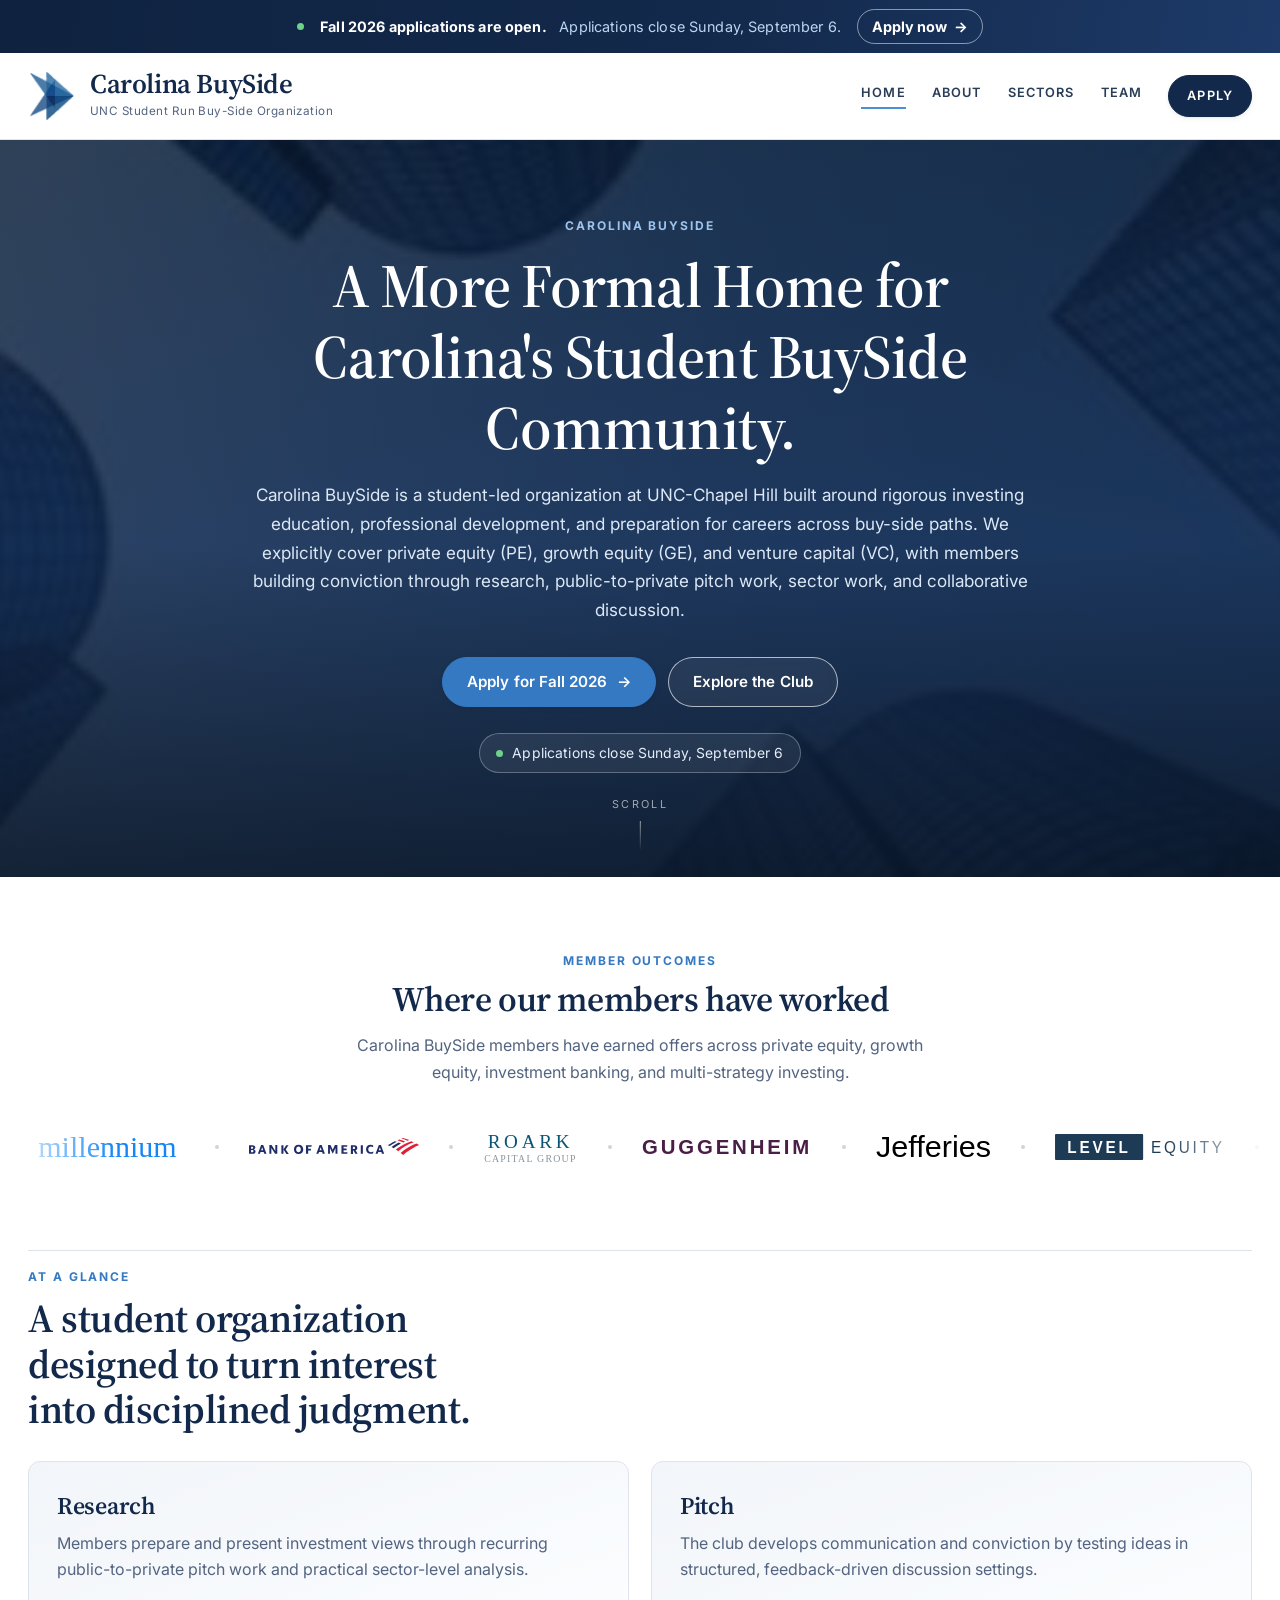
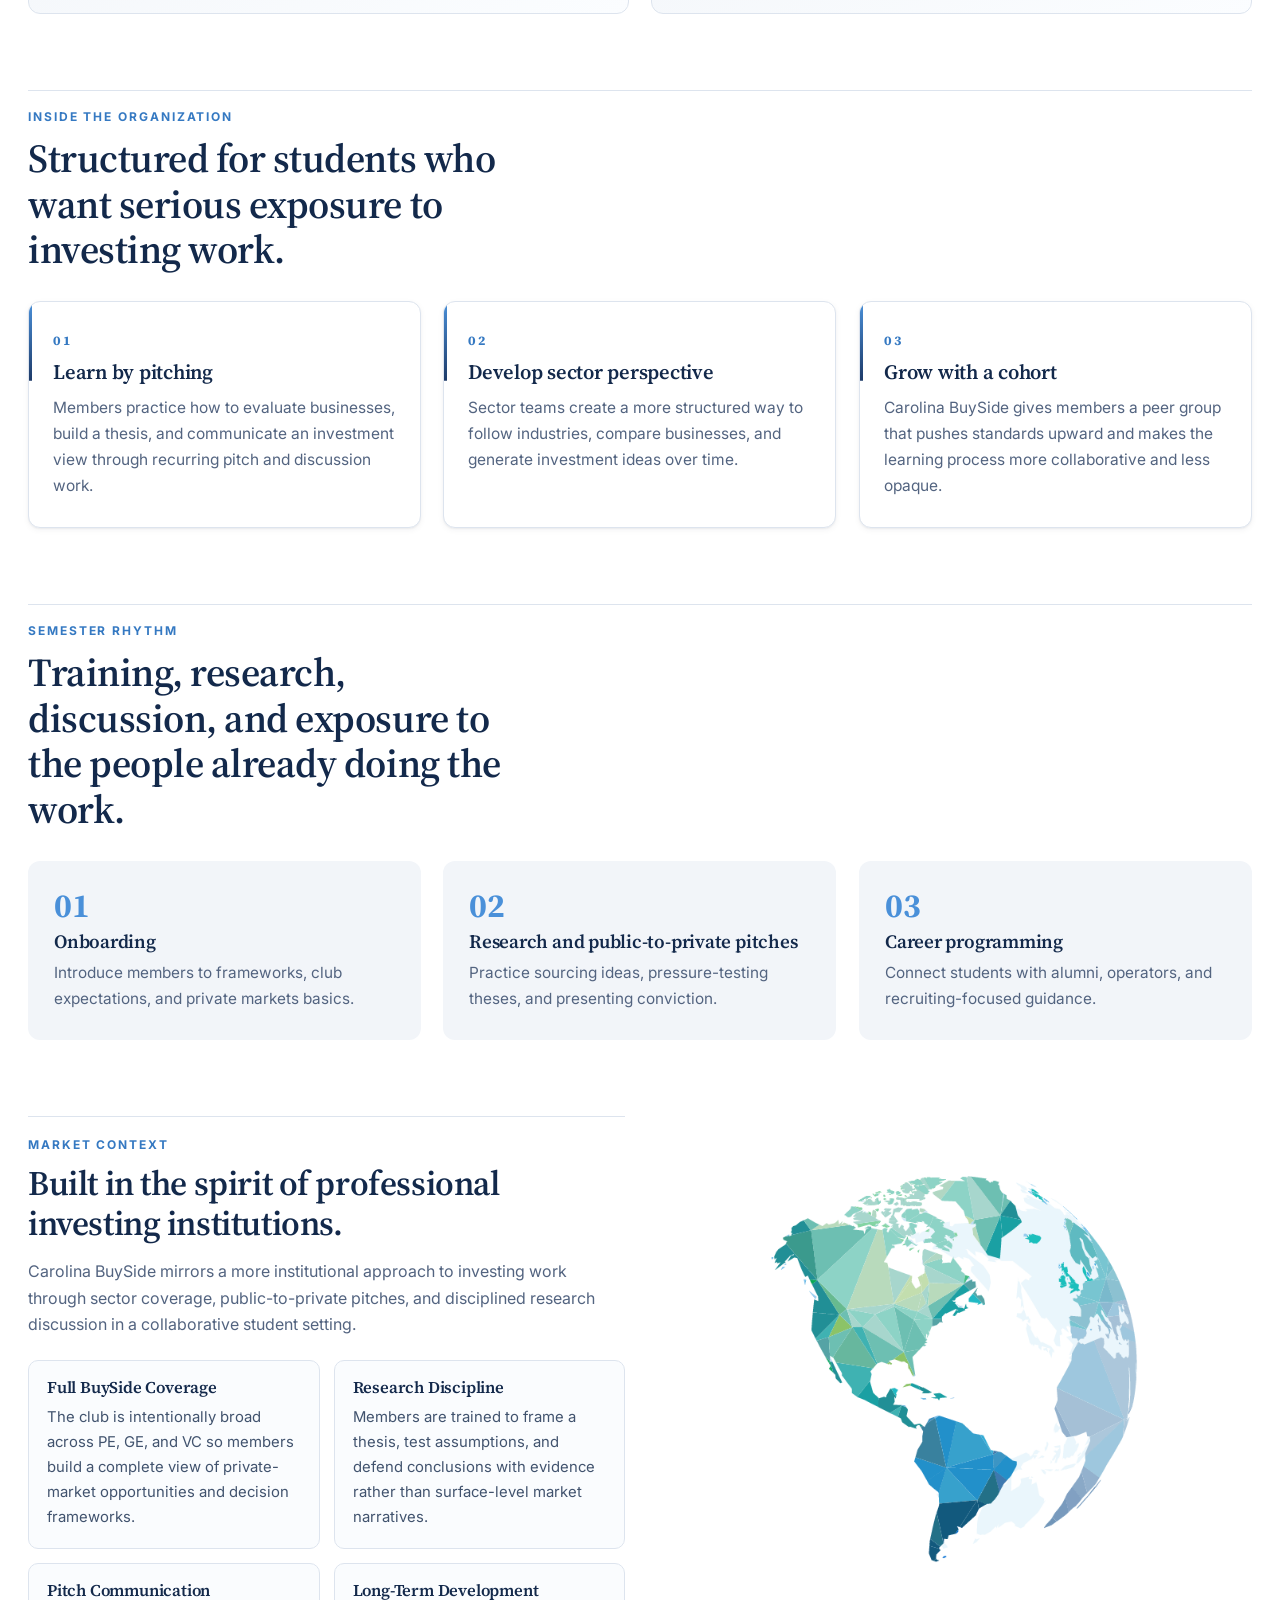
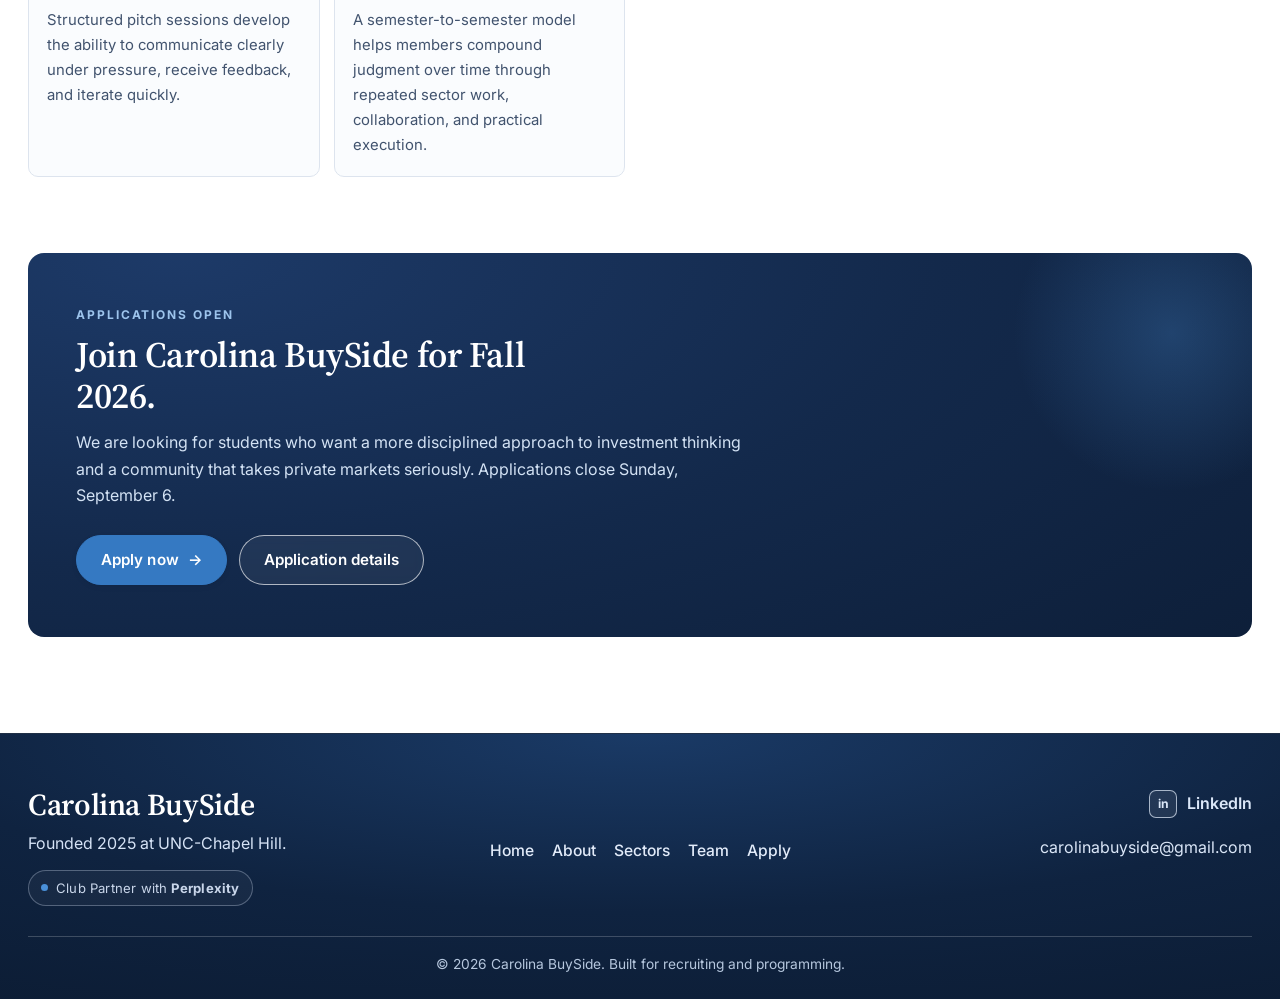
==== commit 7a7a6945: "Restructure team, add club story, and fix firm logos Team page: - Directors of Venture Capital remov" ====
--- a/index.html
+++ b/index.html
@@ -30,7 +30,7 @@
       href="https://fonts.googleapis.com/css2?family=Inter:wght@400;500;600;700&family=Source+Serif+4:opsz,wght@8..60,400;8..60,600;8..60,700&display=swap"
       rel="stylesheet"
     />
-    <link rel="stylesheet" href="assets/site.css?v=20260826t" />
+    <link rel="stylesheet" href="assets/site.css?v=20260827m" />
 
     <style>
       /* ---------------------------------------------------- home hero -- */
@@ -664,6 +664,6 @@
       </div>
     </footer>
 
-    <script src="assets/site.js?v=20260826t"></script>
+    <script src="assets/site.js?v=20260827m"></script>
   </body>
 </html>
--- a/assets/site.css
+++ b/assets/site.css
@@ -1167,29 +1167,18 @@
 }
 
 /* --------------------------------------------------- person firm line -- */
-/* Firm chip holds the real logo. White ground rather than the tinted pill, since
-   the logos carry their own brand colours and would clash with a blue fill. */
+/* Logo sits bare on the card - no chip, no border. The marks carry their own
+   colour and read better without a container competing with them. */
 .person-firm {
-  display: inline-flex;
+  display: flex;
   align-items: center;
-  margin-top: 10px;
-  padding: 7px 13px;
-  border-radius: 9px;
-  background: var(--white);
-  border: 1px solid var(--line);
-  width: fit-content;
-  transition: border-color 0.24s var(--ease), box-shadow 0.24s var(--ease);
-}
-
-.person-card:hover .person-firm {
-  border-color: var(--slate-200);
-  box-shadow: var(--shadow-sm);
+  margin-top: 13px;
 }
 
 .person-firm img {
-  height: 18px;
+  height: 24px;
   width: auto;
-  max-width: 124px;
+  max-width: 152px;
   object-fit: contain;
   display: block;
 }
